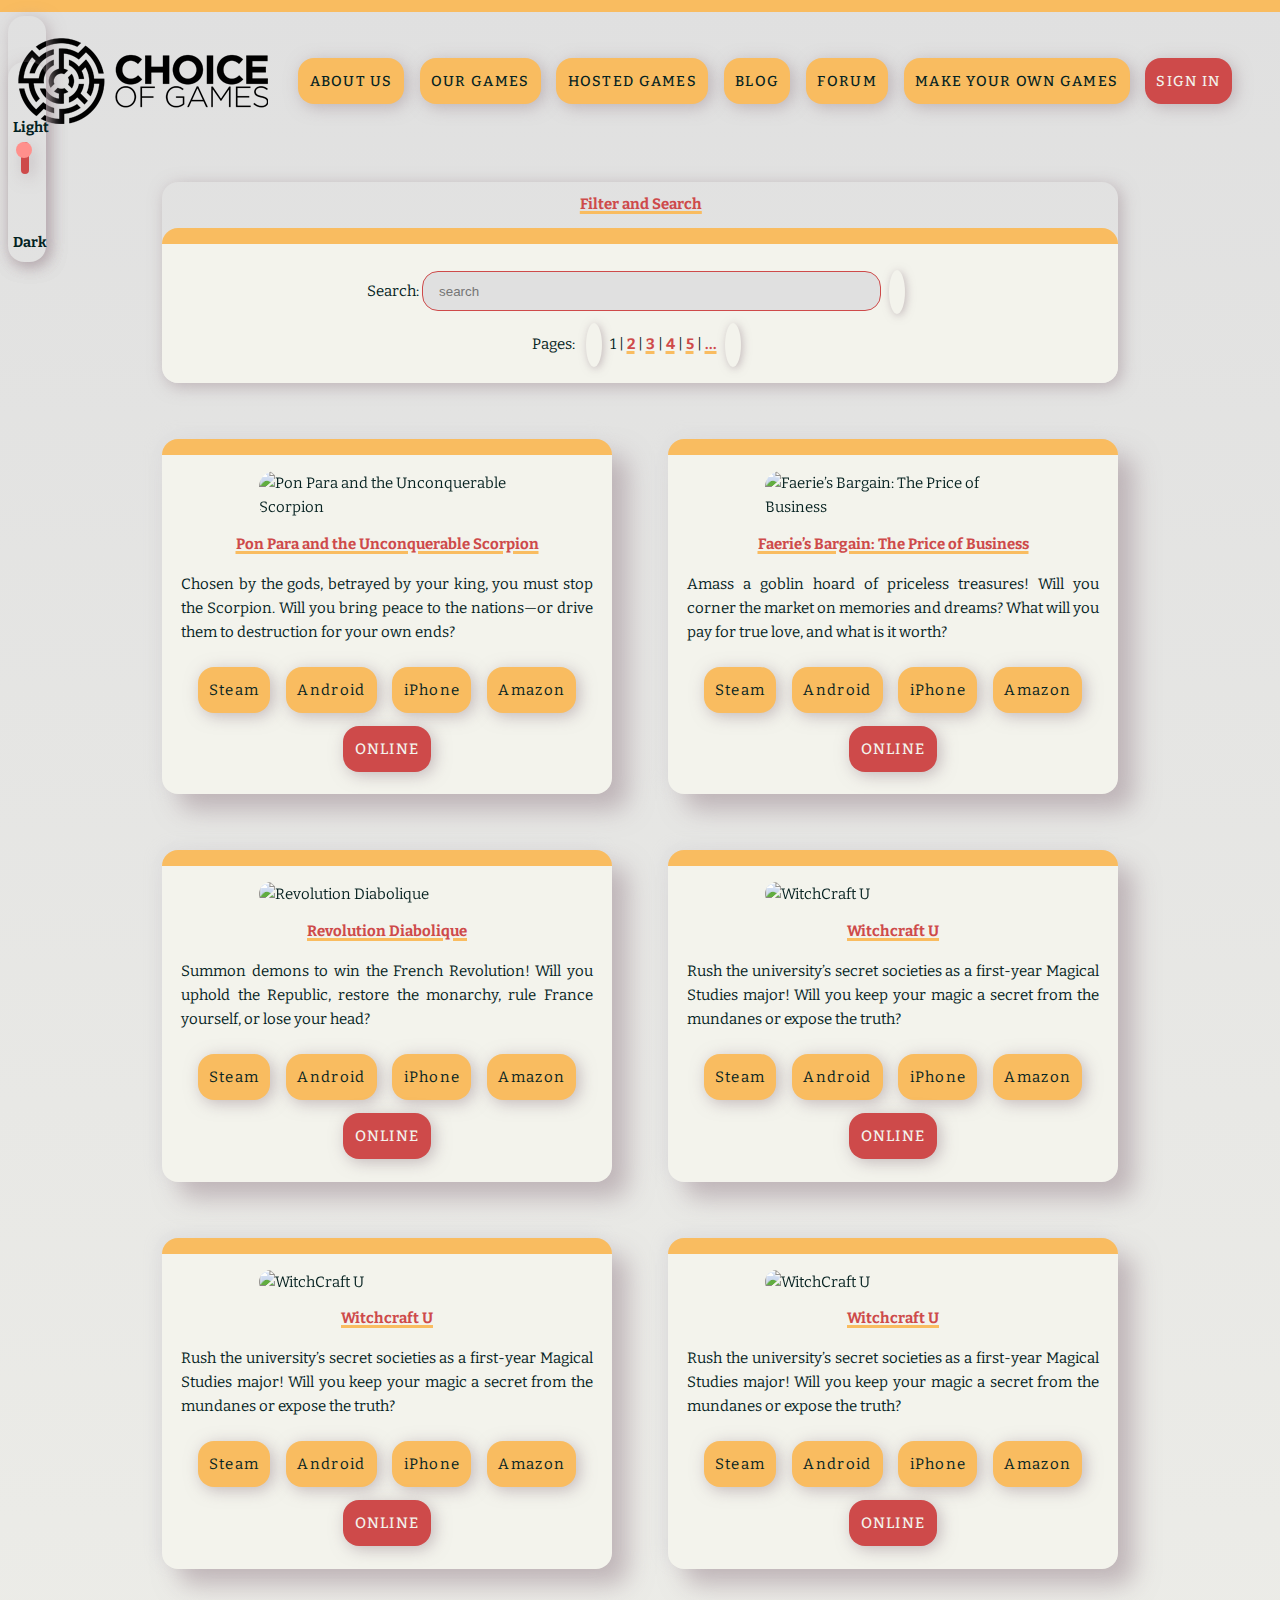
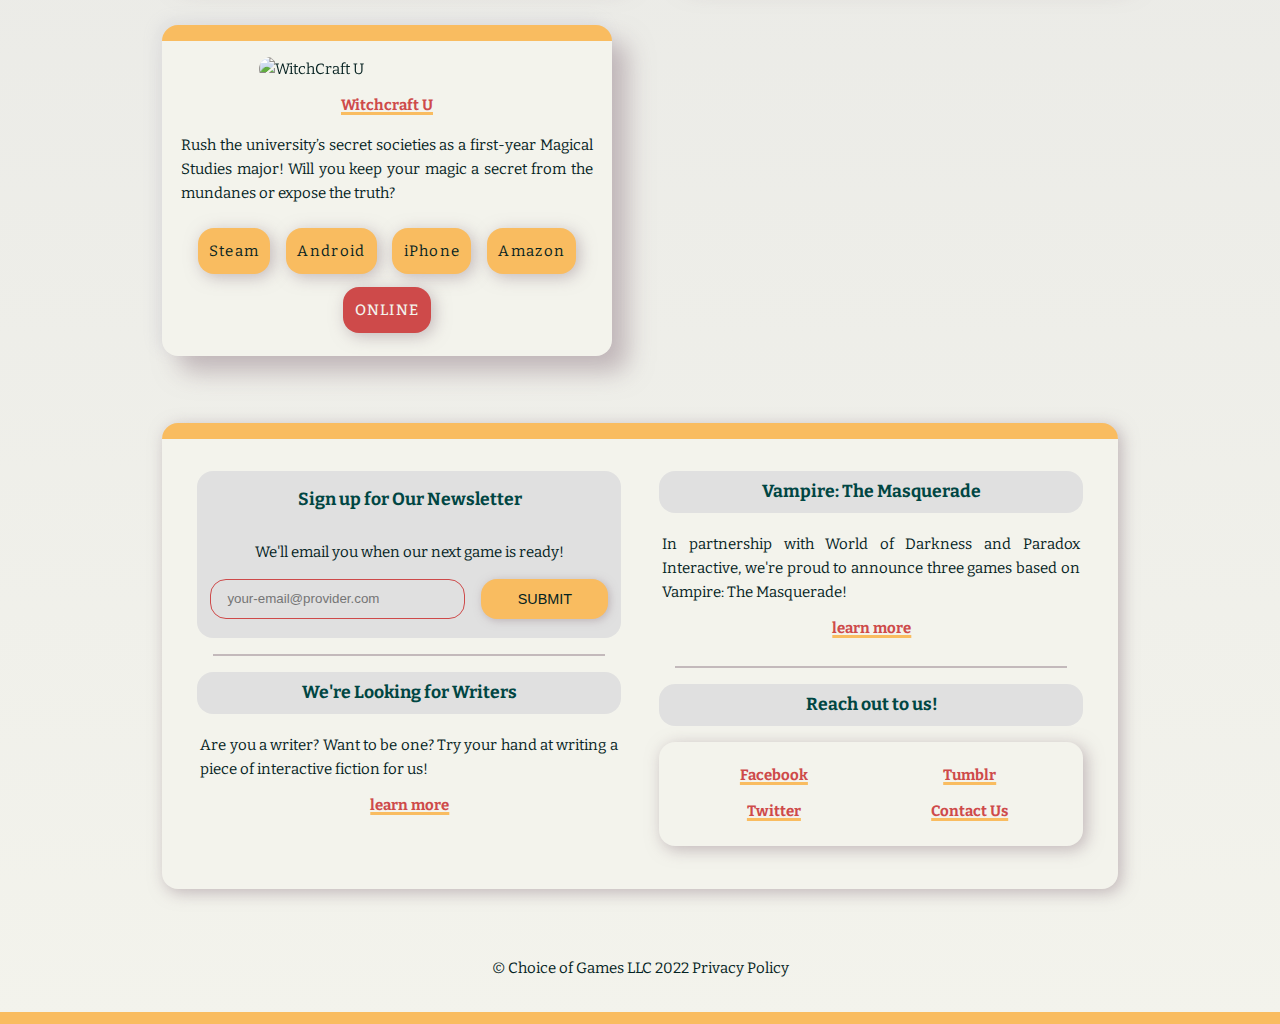
==== ourgames.html @ 1a88c562 "Initial Commit" ====
<!DOCTYPE html>
      <html lang="en">

      <head>
         <meta charset="UTF-8">
         <meta http-equiv="X-UA-Compatible" content="IE=edge">
         <meta name="viewport" content="width=device-width, initial-scale=1.0">
         <title>Our Games</title>
         <link rel="preconnect" href="https://fonts.googleapis.com">
         <link rel="preconnect" href="https://fonts.gstatic.com" crossorigin>
         <link href="https://fonts.googleapis.com/css2?family=Bitter:ital,wght@0,400;0,500;0,700;1,400;1,700&display=swap" rel="stylesheet">
         <link rel="stylesheet" href="https://unpkg.com/modern-css-reset/dist/reset.min.css" />
         <link rel="stylesheet" href="styles.css">
      </head>

      <body>
         <!-- fixed content-->
         <header>

            <img src="./images/logo.png" alt="Choice of Games Logo">

            <nav>
               <ul>
                  <li><a href="./aboutus.html">About Us</a></li>
                  <li><a href="./ourgames.html">Our Games</a></li>
                  <li><a href="./hostedgames.html">Hosted Games</a></li>
                  <li><a href="./blog.html">Blog</a></li>
                  <li><a href="https://forum.choiceofgames.com">Forum</a></li>
                  <li><a href="./makeyourgame.html">Make Your Own Games</a></li>
                  <li><a href="./profile.html">Sign In</a></li>
               </ul>
            </nav>

            <div class="top_left_absolute toggle">
               <a onclick="openClose(themeSwitchBox)">
                  <figure class="center">
                     <ion-icon name="close-circle-outline" size="large"></ion-icon>
                  </figure>
               </a>
               <div class="theme-toggle-wrapper" style="display: block">
                  <figure class="center">
                     <ion-icon name="sunny-outline"></ion-icon>
                     <figcaption>Light</figcaption>
                  </figure>

                  <label class="theme-toggle" for="checkbox">
                     <input type="checkbox" id="checkbox" />
                     <div class="slider round"></div>
                  </label>

                  <figure class="center">
                     <ion-icon name="moon-outline"></ion-icon>
                     <figcaption>Dark</figcaption>
                  </figure>
               </div>
            </div>

         </header>

         <!-- variable content -->

         <main class="separation">
            <div class="toggle span center">
               <a onclick=" openClose(filter)">
                  <figure class="center">
                     <ion-icon name="close-circle-outline" size="large"></ion-icon>Filter and Search
                  </figure>
               </a>
               <section class="search">
                  <div>
                     <p>Search:
                        <input type="search" name="" id="" class="brdr_radius" placeholder="search">
                        <a>
                           <ion-icon name="search" alt="search" class="icon_only_button"></ion-icon>
                        </a>
                     </p>
                     <p>
                        Pages:
                        <ion-icon name="arrow-back" alt="next page" class="icon_only_button"></ion-icon>
                        1 | <a>2</a> | <a>3</a> | <a>4</a> | <a>5</a> | <a href="">...</a>
                        <ion-icon name="arrow-forward" alt="next page" class="icon_only_button"></ion-icon>

                     </p>
                  </div>
               </section>
            </div>

            <section class="ourgames smallcard flow">
               <img src="https://www.choiceofgames.com/wp-content/uploads/2020/04/promo408.png" alt="Pon Para and the Unconquerable Scorpion">

               <h4><a href="">Pon Para and the Unconquerable Scorpion</a></h4>

               <p>
                  Chosen by the gods, betrayed by your king, you must stop the Scorpion. Will you bring peace to the nations—or drive them to destruction for your own ends?
               </p>

               <ul class="center">

                  <li><a href=""></a>Steam</li>
                  <li><a href=""></a>Android</li>
                  <li><a href=""></a>iPhone</li>
                  <li><a href=""></a>Amazon</li>
                  <li><a href="">Online</a></li>
               </ul>

            </section>

            <section class="ourgames smallcard flow">
               <img src="https://www.choiceofgames.com/wp-content/uploads/2020/11/promo408.png" alt="Faerie’s Bargain: The Price of Business">

               <h4><a href="">Faerie’s Bargain: The Price of Business</a></h4>
               <p>
                  Amass a goblin hoard of priceless treasures! Will you corner the market on memories and dreams? What will you pay for true love, and what is it worth?</p>

               <ul class="center">

                  <li><a href=""></a>Steam</li>
                  <li><a href=""></a>Android</li>
                  <li><a href=""></a>iPhone</li>
                  <li><a href=""></a>Amazon</li>
                  <li><a href="">Online</a></li>
               </ul>

            </section>

            <section class="ourgames smallcard flow">
               <img src="https://www.choiceofgames.com/wp-content/uploads/2022/02/promo408-3.png" alt="Revolution Diabolique">

               <h4><a href="">Revolution Diabolique</a></h4>
               <p>
                  Summon demons to win the French Revolution! Will you uphold the Republic, restore the monarchy, rule France yourself, or lose your head?</p>

               <ul class="center">

                  <li><a href=""></a>Steam</li>
                  <li><a href=""></a>Android</li>
                  <li><a href=""></a>iPhone</li>
                  <li><a href=""></a>Amazon</li>
                  <li><a href="">Online</a></li>
               </ul>
            </section>

            <section class="ourgames smallcard | flow ">
               <img src="https://www.choiceofgames.com/wp-content/uploads/2021/03/web408-1.png" alt="WitchCraft U">

               <h4><a href="">Witchcraft U</a></h4>
               <p>
                  Rush the university’s secret societies as a first-year Magical Studies major! Will you keep your magic a secret from the mundanes or expose the truth?</p>

               <ul class="center">

                  <li><a href=""></a>Steam</li>
                  <li><a href=""></a>Android</li>
                  <li><a href=""></a>iPhone</li>
                  <li><a href=""></a>Amazon</li>
                  <li><a href="">Online</a></li>
               </ul>

            </section>

            <section class="ourgames smallcard | flow ">
               <img src="https://www.choiceofgames.com/wp-content/uploads/2021/03/web408-1.png" alt="WitchCraft U">

               <h4><a href="">Witchcraft U</a></h4>
               <p>
                  Rush the university’s secret societies as a first-year Magical Studies major! Will you keep your magic a secret from the mundanes or expose the truth?</p>

               <ul class="center">

                  <li><a href=""></a>Steam</li>
                  <li><a href=""></a>Android</li>
                  <li><a href=""></a>iPhone</li>
                  <li><a href=""></a>Amazon</li>
                  <li><a href="">Online</a></li>
               </ul>

            </section>

            <section class="ourgames smallcard | flow ">
               <img src="https://www.choiceofgames.com/wp-content/uploads/2021/03/web408-1.png" alt="WitchCraft U">

               <h4><a href="">Witchcraft U</a></h4>
               <p>
                  Rush the university’s secret societies as a first-year Magical Studies major! Will you keep your magic a secret from the mundanes or expose the truth?</p>

               <ul class="center">

                  <li><a href=""></a>Steam</li>
                  <li><a href=""></a>Android</li>
                  <li><a href=""></a>iPhone</li>
                  <li><a href=""></a>Amazon</li>
                  <li><a href="">Online</a></li>
               </ul>

            </section>

            <section class="ourgames smallcard | flow ">
               <img src="https://www.choiceofgames.com/wp-content/uploads/2021/03/web408-1.png" alt="WitchCraft U">

               <h4><a href="">Witchcraft U</a></h4>
               <p>
                  Rush the university’s secret societies as a first-year Magical Studies major! Will you keep your magic a secret from the mundanes or expose the truth?</p>

               <ul class="center">

                  <li><a href=""></a>Steam</li>
                  <li><a href=""></a>Android</li>
                  <li><a href=""></a>iPhone</li>
                  <li><a href=""></a>Amazon</li>
                  <li><a href="">Online</a></li>
               </ul>

            </section>

            <!-- fixed content: info -->

            <section class="other_info span column">

               <div class="separation">
                  <div class="newsletter brdr_radius">
                     <h3>
                        <ion-icon name="mail-unread-outline"></ion-icon>
                        Sign up for Our Newsletter
                     </h3>
                     <p>We'll email you when our next game is ready!</p>
                     <input type="email" name="" id="" class="brdr_radius" placeholder="your-email@provider.com"><button>
                        <ion-icon name="paper-plane-outline"></ion-icon> Submit
                     </button>
                  </div>
                  <hr>

                  <h3>
                     <ion-icon name="document-text-outline"></ion-icon> We're Looking for Writers
                  </h3>
                  <p>Are you a writer? Want to be one? Try your hand at writing a piece of interactive fiction for us!</p>
                  <p class="center">
                     <ion-icon name="information-circle-outline"></ion-icon>
                     <a href="">learn more</a>
                  </p>

               </div>

               <div class="separation">
                  <h3>
                     <ion-icon name="book-outline"></ion-icon>
                     Vampire: The Masquerade
                  </h3>
                  <p>In partnership with World of Darkness and Paradox Interactive, we're proud to announce three games based on Vampire: The Masquerade!</p>
                  <p class="center">
                     <ion-icon name="information-circle-outline"></ion-icon>
                     <a href="">learn more</a>
                  </p>

                  <hr>

                  <h3>
                     <ion-icon name="share-social-outline"></ion-icon>
                     Reach out to us!
                  </h3>

                  <div class="column center">
                     <div>
                        <ion-icon name="logo-facebook"></ion-icon>
                        <a href="">Facebook</a>
                        <br>
                        <ion-icon name="logo-twitter"></ion-icon>
                        <a href="">Twitter</a>
                     </div>

                     <div>
                        <ion-icon name="logo-tumblr"></ion-icon>
                        <a href="">Tumblr</a>
                        <br>
                        <ion-icon name="at-outline"></ion-icon>
                        <a href="">Contact Us</a>
                     </div>
                  </div>

               </div>

            </section>
            <footer>© Choice of Games LLC 2022 Privacy Policy</footer>
         </main>
         <!-- icons -->
         <script type="module" src="https://unpkg.com/ionicons@5.5.2/dist/ionicons/ionicons.esm.js"></script>
         <script nomodule src="https://unpkg.com/ionicons@5.5.2/dist/ionicons/ionicons.js"></script>
         <!-- scripts-->
         <script src="./scripts/ourgames.js"></script>
         <script src="./scripts/dark-theme.js"></script>
      </body>

      </html>
---- styles.css ----
/* universal styles */

* {
	margin: 0;
	padding: 0;
	box-sizing: border-box;
}

:root {
	--primary-color: #f9bc60;
	--primary-lighter: #ffcb7d;
	--secondary-color: #004643;
	--accent: #ce4a4a;
	--accent-lighter: #ff908c;
	--light-grey: #e0e0e0;
	--grey-shadow: #ac9ea4ad;
	--white: #f3f3ec;
	--black: #032222;
	/* https://www.happyhues.co/palettes/10 */
}

[data-theme="dark"] {
	--light-grey: #181613;
	--grey-shadow: #0d0e0d;
	--white: #282f2f;
	--black: #f3f3ec;
	--primary-color: #004643;
	--primary-lighter: #007a72;
	--secondary-color: #f9bc60;
}

body {
	border-top: var(--primary-color) 0.8rem solid;
	border-bottom: var(--primary-color) 0.8rem solid;
	font: 15px/1.6 Bitter;
	color: var(--black);
	background: linear-gradient(var(--light-grey), var(--white));
}

.flow > * + * {
	margin-top: 0.8rem;
}

/* general element styling */

h1,
h2,
h3,
h4,
h5,
h6 {
	color: var(--secondary-color);
}

h2 {
	font-size: 1.4rem;
}

h3 {
	text-align: center;
	background-color: var(--light-grey);
	padding: 0.2rem 0;
	margin-bottom: 1rem;
	border-radius: 1rem;
}

p {
	padding: 0.2rem;
}

a {
	color: var(--accent);
	font-weight: bold;
	text-decoration: underline 0.2rem var(--primary-color);
	transition: 200ms ease;
}

a:hover {
	color: var(--accent-lighter);
}

hr {
	border: var(--grey-shadow) 0.1rem solid;
	margin: 1rem;
}

input {
	margin: 0.5rem 0;
	width: 100%;
	height: 2rem;
	border: var(--accent) 0.1rem solid;
	color: var(--secondary-color);
	padding: 0 1rem;
	background-color: var(--light-grey);
}

input[type="search"] {
	width: 50%;
}

select {
	border-radius: 1rem;
	border: var(--accent) 0.1rem solid;
	color: var(--black);
	padding: 0.5rem;
	background-color: var(--light-grey);
}

/* general classes styling */

main img,
.ourgames,
.hostedgames,
.other_info {
	border-radius: 1rem;
	box-shadow: 1rem 1rem 1.5rem var(--grey-shadow), -0.3rem -0.3rem 1rem var(--light-grey);
}

li,
.column,
.slider,
.theme-toggle-wrapper,
.toggle {
	border-radius: 1rem;
	box-shadow: 0.2rem 0.2rem 1rem var(--grey-shadow);
}

/* navbar, buttons, links */

:is(ul, ol) li {
	margin: 0.4rem;
	padding: 0.7rem;
	display: inline-block;
	letter-spacing: 0.08rem;
	background-color: var(--primary-color);
}

li a,
.btn,
button {
	font-weight: 500;
	text-transform: uppercase;
	text-decoration: none;
	color: var(--black);
	transition: 200ms ease;
}

li:hover,
li a:hover,
.btn:hover,
button:hover {
	color: var(--black);
	background-color: var(--primary-lighter);
	transform: translateY(-0.25em);
}

li:last-child {
	background-color: var(--accent);
}

li:last-child a {
	color: var(--white);
}

li:last-child:hover,
li:last-child a:hover {
	background-color: var(--accent-lighter);
}

button,
.btn {
	display: block;
	font-size: 0.9rem;
	border-radius: 1rem;
	background-color: var(--primary-color);
	box-shadow: 0.1rem 0.1rem 0.5rem var(--grey-shadow);
	width: 99%;
	margin: 0.7rem 0;
	padding: 0.5rem 0.3rem;
	text-align: center;
	border: none;
}

.icon_only_button {
	font-size: 1.5rem;
	width: 1.8rem;
	border-radius: 50%;
	padding: 0.5rem;
	margin: 0.5rem;
	box-shadow: 0.1rem 0.1rem 0.5rem var(--grey-shadow);
	text-align: center;
}

/* header + nav layout */

header {
	font-size: 0.9rem;
	display: flex;
	align-items: center;
	justify-content: center;
	padding: 1rem;
	flex-wrap: wrap;
}

[data-theme="dark"] header img {
	filter: invert(100%);
}

nav {
	margin: 1.5rem;
	text-align: center;
}

/*other info*/
.newsletter {
	background-color: var(--light-grey);
	display: block;
	text-align: center;
	padding: 0.5rem 0;
}

.other_info button,
input {
	display: inline-block;
	height: 2.5rem;
}

.other_info button {
	width: 30%;
}

.other_info input {
	width: 60%;
	background-color: none;
}

input + button {
	margin-left: 1rem;
}

/* main layout */

main {
	display: grid;
	grid-template-columns:
		minmax(1.2rem, 1fr)
		minmax(auto, 45ch)
		minmax(auto, 45ch)
		minmax(1.2rem, 1fr);
	gap: 3.5rem;
	padding: 1rem;
}

section {
	position: relative;
	padding: 1rem;
	border-radius: 1rem;
	background-color: var(--white);
	border-top: var(--primary-color) 1rem solid;
}

main .card1 {
	grid-column: 2;
}

main .card2 {
	grid-column: 3;
}

main .span {
	grid-column-start: 2;
	grid-column-end: 4;
}

main .smallcard {
	grid-column-start: 2;
	height: minmax(12rem, 1fr);
	display: flex;
	flex-direction: column;
	justify-content: space-evenly;
	align-items: center;
}

main .smallcard:nth-of-type(2n) {
	grid-column-start: 3;
	height: minmax(12rem, 1fr);
	display: flex;
	flex-direction: column;
	justify-content: space-evenly;
	align-items: center;
}

.smallcard img {
	max-width: 16rem;
	min-width: 14rem;
	box-shadow: none;
}

.smallcard :is(li, p) {
	text-align: justify;
}

.list {
	gap: 1.5rem;
}

.column {
	display: flex;
	align-items: flex-start;
	justify-content: center;
	padding: 1rem;
	margin: 0.7rem 0;
	text-align: justify;
}

.column > div:first-child,
.column > div:last-child {
	width: 100%;
	margin: 0 0.2rem;
}

section img {
	width: 100%;
	max-width: 100ch;
	object-fit: cover;
	filter: sepia(10%);
}

footer {
	grid-column-start: 2;
	grid-column-end: 4;
	text-align: center;
}

/* bookmark */

.bookmark {
	position: absolute;
	float: right;
	height: 1.95rem;
	width: 10rem;
	top: 1rem;
	right: 0;
	text-align: right;
	font-weight: bold;
	padding: 0.2rem 1rem 0.2rem 0;
}

.ourgames .bookmark {
	background-color: var(--accent);
	color: var(--white);
}

.hostedgames .bookmark {
	background-color: var(--secondary-color);
	color: var(--white);
}

/* icons */

ion-icon {
	font-size: 1.8rem;
	vertical-align: middle;
	padding-right: 0.1rem;
	color: var(--accent);
}

.other_info ion-icon {
	font-size: 1.4rem;
}

/* utility */

.brdr_radius {
	border-radius: 1rem;
}

.shadow {
	box-shadow: 0 0.2rem 0.2rem rgba(32, 32, 32, 0.644);
}

.separation {
	padding: 1rem;
	margin: 1rem;
}

.no_top {
	margin-top: 0;
	padding-top: 0;
}
.center {
	text-align: center;
}

.padding_left {
	padding-left: 0.3rem;
}

.padding_right {
	padding-right: 0.3rem;
}

/* theme toggle */

.theme-toggle-wrapper figcaption {
	padding: 0.2rem 0;
}

.top_left_absolute {
	position: absolute;
	float: left;
	top: 1rem;
	left: 0.5rem;
	text-align: right;
	font-weight: bold;
	width: 2.4rem;
}

.theme-toggle-wrapper {
	display: block;
	padding: 0.3rem;
}

.theme-toggle {
	right: 0.8rem;
	display: inline-block;
	height: 2rem;
	position: relative;
	width: 0.5rem;
}
.theme-toggle input {
	display: none;
}

.slider {
	background-color: var(--accent);
	position: absolute;
	bottom: 0;
	cursor: pointer;
	left: 0;
	right: 0;
	top: 0;
	transition: 0.3s;
}

.slider:before {
	background-color: var(--accent-lighter);
	content: "";
	right: -0.2rem;
	height: 1rem;
	position: absolute;
	transition: 0.3s;
	width: 1rem;
}

input:checked + .slider {
	background-color: var(--accent);
}

input:checked + .slider:before {
	transform: translateY(1.05rem);
}

.slider:before {
	border-radius: 50%;
}

/* responsive tweaks */

@media (max-width: 768px) {
	header {
		font-size: 0.8rem;
	}
	main {
		grid-template-columns:
			minmax(0.2rem, 1fr)
			minmax(auto, 50ch)
			minmax(auto, 50ch)
			minmax(0.2rem, 1fr);
		gap: 1.5rem;
	}

	.smallcard {
		flex-wrap: wrap;
	}

	.smallcard img {
		aspect-ratio: auto;
	}

	main :is(.card1, .card2, .span, .smallcard, .smallcard:nth-of-type(2n)) {
		grid-column-start: 2;
		grid-column-end: 4;
	}

	.column > div:first-child,
	.column > div:last-child {
		width: 100%;
		padding: 0;
		margin-bottom: 0;
	}

	.column {
		flex-direction: column;
	}

	.column > div:first-child .btn:last-child {
		margin-bottom: 0;
	}
}
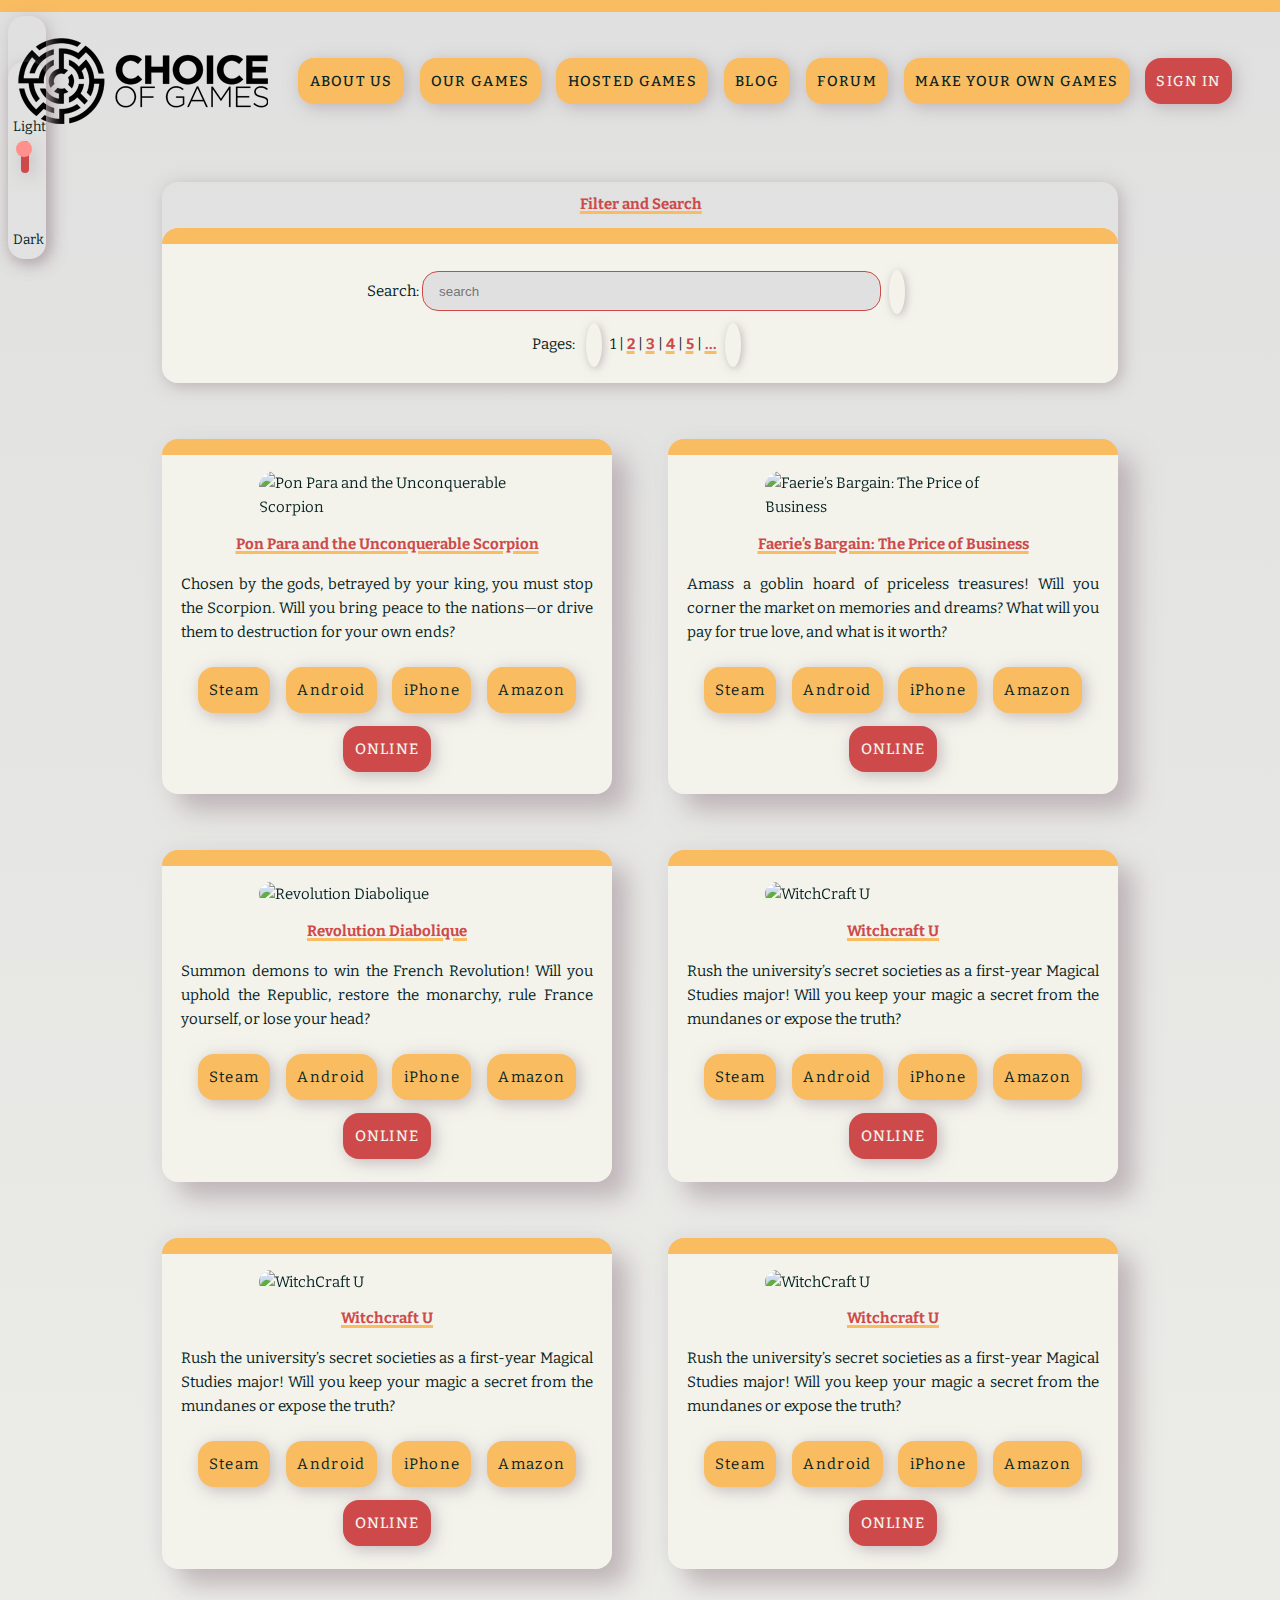
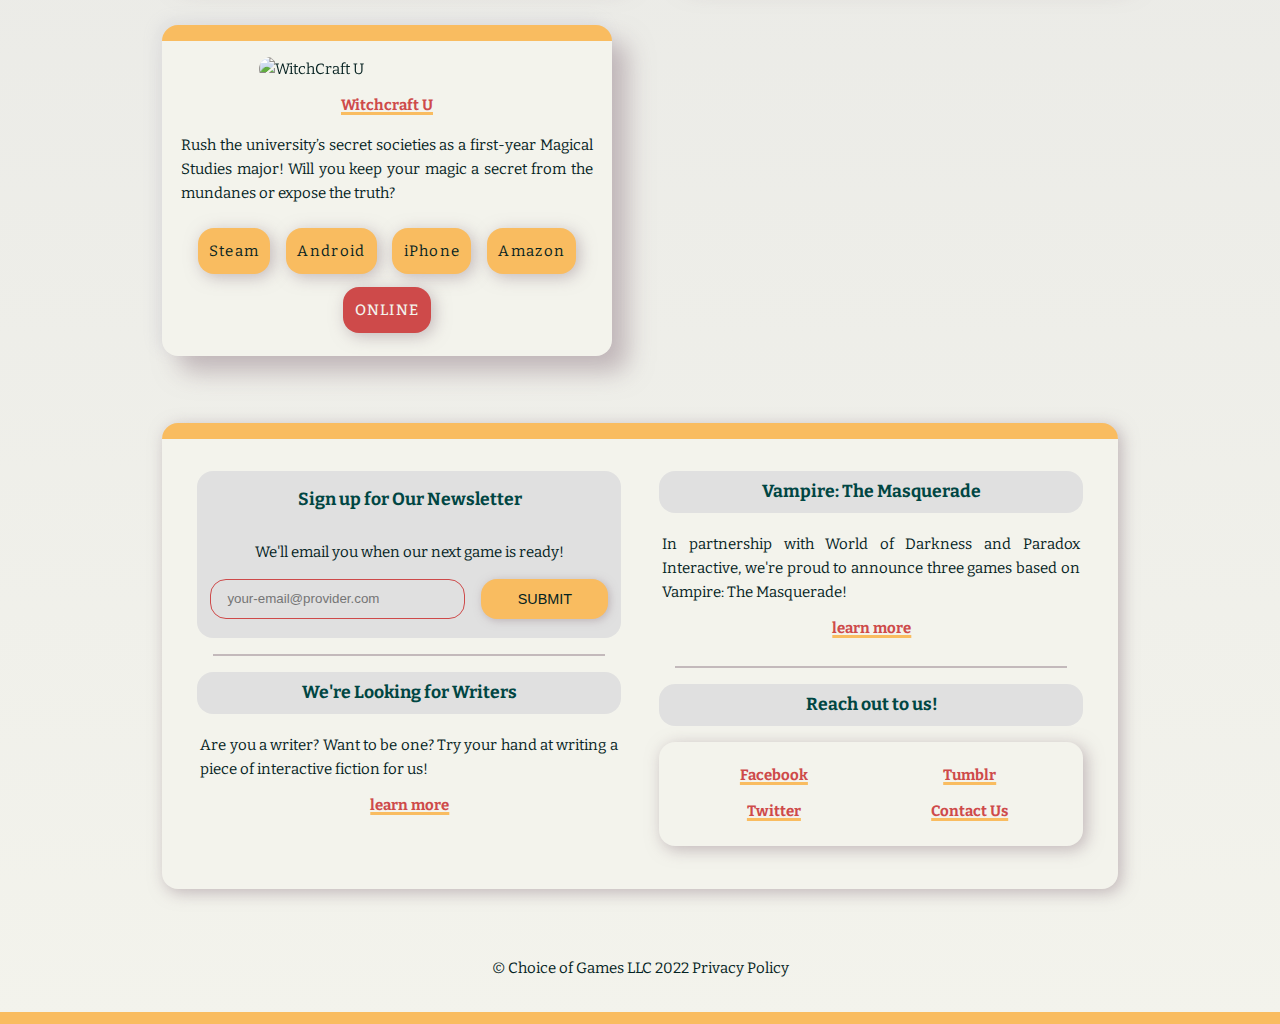
==== commit fd0193cd: "Added better functionality to the Theme Toggle" ====
--- a/ourgames.html
+++ b/ourgames.html
@@ -32,7 +32,7 @@
             </nav>
 
             <div class="top_left_absolute toggle">
-               <a onclick="openClose(themeSwitchBox)">
+               <a onclick="openClose(themeToggleBox)">
                   <figure class="center">
                      <ion-icon name="close-circle-outline" size="large"></ion-icon>
                   </figure>
--- a/styles.css
+++ b/styles.css
@@ -404,6 +404,8 @@
 
 .theme-toggle-wrapper figcaption {
 	padding: 0.2rem 0;
+	font-weight: normal;
+	font-size: 0.85rem;
 }
 
 .top_left_absolute {
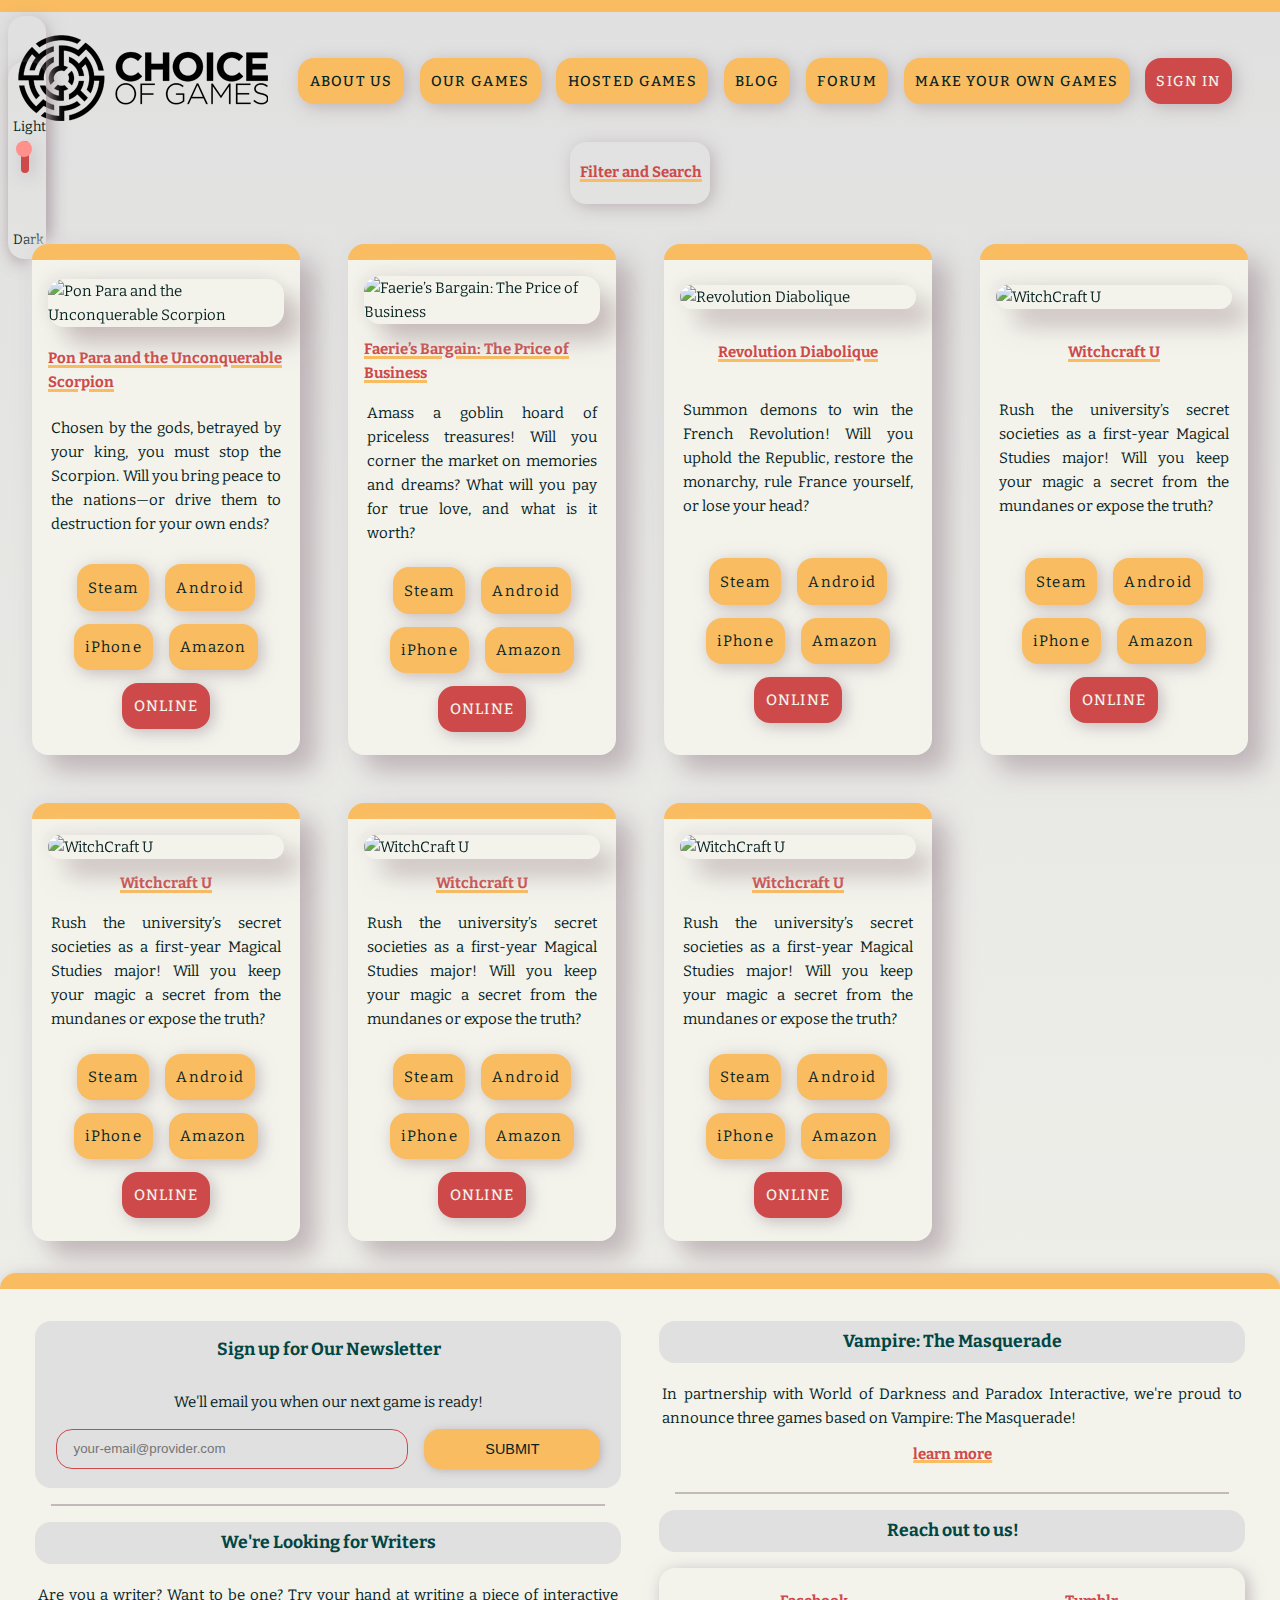
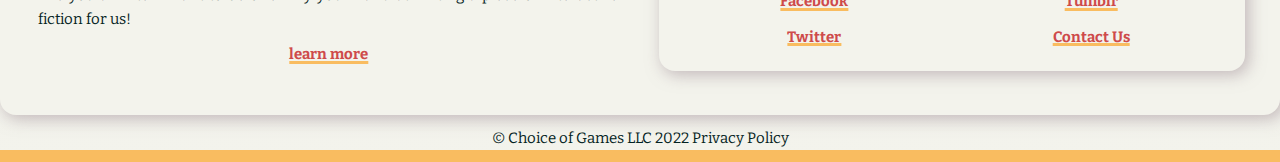
==== commit 80bf567b: "Fixed grid, our games page, added eventListeners, and other small fixes along the way" ====
--- a/ourgames.html
+++ b/ourgames.html
@@ -1,292 +1,295 @@
-      <!DOCTYPE html>
-      <html lang="en">
-
-      <head>
-         <meta charset="UTF-8">
-         <meta http-equiv="X-UA-Compatible" content="IE=edge">
-         <meta name="viewport" content="width=device-width, initial-scale=1.0">
-         <title>Our Games</title>
-         <link rel="preconnect" href="https://fonts.googleapis.com">
-         <link rel="preconnect" href="https://fonts.gstatic.com" crossorigin>
-         <link href="https://fonts.googleapis.com/css2?family=Bitter:ital,wght@0,400;0,500;0,700;1,400;1,700&display=swap" rel="stylesheet">
-         <link rel="stylesheet" href="https://unpkg.com/modern-css-reset/dist/reset.min.css" />
-         <link rel="stylesheet" href="styles.css">
-      </head>
-
-      <body>
-         <!-- fixed content-->
-         <header>
-
-            <img src="./images/logo.png" alt="Choice of Games Logo">
-
-            <nav>
-               <ul>
-                  <li><a href="./aboutus.html">About Us</a></li>
-                  <li><a href="./ourgames.html">Our Games</a></li>
-                  <li><a href="./hostedgames.html">Hosted Games</a></li>
-                  <li><a href="./blog.html">Blog</a></li>
-                  <li><a href="https://forum.choiceofgames.com">Forum</a></li>
-                  <li><a href="./makeyourgame.html">Make Your Own Games</a></li>
-                  <li><a href="./profile.html">Sign In</a></li>
-               </ul>
-            </nav>
-
-            <div class="top_left_absolute toggle">
-               <a onclick="openClose(themeToggleBox)">
-                  <figure class="center">
-                     <ion-icon name="close-circle-outline" size="large"></ion-icon>
-                  </figure>
-               </a>
-               <div class="theme-toggle-wrapper" style="display: block">
-                  <figure class="center">
-                     <ion-icon name="sunny-outline"></ion-icon>
-                     <figcaption>Light</figcaption>
-                  </figure>
-
-                  <label class="theme-toggle" for="checkbox">
-                     <input type="checkbox" id="checkbox" />
-                     <div class="slider round"></div>
-                  </label>
-
-                  <figure class="center">
-                     <ion-icon name="moon-outline"></ion-icon>
-                     <figcaption>Dark</figcaption>
-                  </figure>
+<!DOCTYPE html>
+<html lang="en">
+
+<head>
+   <meta charset="UTF-8">
+   <meta http-equiv="X-UA-Compatible" content="IE=edge">
+   <meta name="viewport" content="width=device-width, initial-scale=1.0">
+   <title>Our Games</title>
+   <link rel="preconnect" href="https://fonts.googleapis.com">
+   <link rel="preconnect" href="https://fonts.gstatic.com" crossorigin>
+   <link href="https://fonts.googleapis.com/css2?family=Bitter:ital,wght@0,400;0,500;0,700;1,400;1,700&display=swap" rel="stylesheet">
+   <link rel="stylesheet" href="https://unpkg.com/modern-css-reset/dist/reset.min.css" />
+   <link rel="stylesheet" href="styles.css">
+</head>
+
+<body id="ourgames">
+   <!-- fixed content-->
+   <header>
+
+      <a href="./index.html"><img src="./images/logo.png" alt="Choice of Games Logo"></a>
+
+      <nav>
+         <ul>
+            <li><a href="./aboutus.html">About Us</a></li>
+            <li><a href="./ourgames.html">Our Games</a></li>
+            <li><a href="./hostedgames.html">Hosted Games</a></li>
+            <li><a href="./blog.html">Blog</a></li>
+            <li><a href="https://forum.choiceofgames.com">Forum</a></li>
+            <li><a href="./makeyourgame.html">Make Your Own Games</a></li>
+            <li><a href="./profile.html">Sign In</a></li>
+         </ul>
+      </nav>
+
+      <div class="top_left_absolute toggle">
+         <a id="hide-theme-toggle">
+            <figure class="center">
+               <ion-icon name="close-circle-outline" size="large"></ion-icon>
+            </figure>
+         </a>
+         <div class="theme-toggle-wrapper" style="display: block">
+            <figure class="center">
+               <ion-icon name="sunny-outline"></ion-icon>
+               <figcaption>Light</figcaption>
+            </figure>
+
+            <label class="theme-toggle" for="checkbox">
+               <input type="checkbox" id="checkbox" />
+               <div class="slider round"></div>
+            </label>
+
+            <figure class="center">
+               <ion-icon name="moon-outline"></ion-icon>
+               <figcaption>Dark</figcaption>
+            </figure>
+         </div>
+      </div>
+
+   </header>
+
+   <!-- variable content -->
+
+   <main>
+
+      <div class="search center">
+         <a id="hide-toggle" class="toggle half-separation">
+            <figure>
+               <ion-icon name="close-circle-outline" size="large"></ion-icon> Filter and Search
+            </figure>
+         </a>
+
+         <section class="search" id="hide-search-element">
+            <div>
+               <p>Search:
+                  <input type="search" name="" id="" class="brdr_radius" placeholder="search">
+                  <a>
+                     <ion-icon name="search" alt="search" class="icon_only_button"></ion-icon>
+                  </a>
+               </p>
+               <p>
+                  Pages:
+                  <ion-icon name="arrow-back" alt="next page" class="icon_only_button"></ion-icon>
+                  1 | <a>2</a> | <a>3</a> | <a>4</a> | <a>5</a> | <a href="">...</a>
+                  <ion-icon name="arrow-forward" alt="next page" class="icon_only_button"></ion-icon>
+
+               </p>
+            </div>
+         </section>
+      </div>
+
+      <div class="games-grid-wrapper">
+         <section class="ourgames smallcard flow">
+            <img src="https://www.choiceofgames.com/wp-content/uploads/2020/04/promo408.png" alt="Pon Para and the Unconquerable Scorpion">
+
+            <h4><a href="">Pon Para and the Unconquerable Scorpion</a></h4>
+
+            <p>
+               Chosen by the gods, betrayed by your king, you must stop the Scorpion. Will you bring peace to the nations—or drive them to destruction for your own ends?
+            </p>
+
+            <ul class="center">
+
+               <li><a href=""></a>Steam</li>
+               <li><a href=""></a>Android</li>
+               <li><a href=""></a>iPhone</li>
+               <li><a href=""></a>Amazon</li>
+               <li><a href="">Online</a></li>
+            </ul>
+
+         </section>
+
+         <section class="ourgames smallcard flow">
+            <img src="https://www.choiceofgames.com/wp-content/uploads/2020/11/promo408.png" alt="Faerie’s Bargain: The Price of Business">
+
+            <h4><a href="">Faerie’s Bargain: The Price of Business</a></h4>
+            <p>
+               Amass a goblin hoard of priceless treasures! Will you corner the market on memories and dreams? What will you pay for true love, and what is it worth?</p>
+
+            <ul class="center">
+
+               <li><a href=""></a>Steam</li>
+               <li><a href=""></a>Android</li>
+               <li><a href=""></a>iPhone</li>
+               <li><a href=""></a>Amazon</li>
+               <li><a href="">Online</a></li>
+            </ul>
+
+         </section>
+
+         <section class="ourgames smallcard flow">
+            <img src="https://www.choiceofgames.com/wp-content/uploads/2022/02/promo408-3.png" alt="Revolution Diabolique">
+
+            <h4><a href="">Revolution Diabolique</a></h4>
+            <p>
+               Summon demons to win the French Revolution! Will you uphold the Republic, restore the monarchy, rule France yourself, or lose your head?</p>
+
+            <ul class="center">
+
+               <li><a href=""></a>Steam</li>
+               <li><a href=""></a>Android</li>
+               <li><a href=""></a>iPhone</li>
+               <li><a href=""></a>Amazon</li>
+               <li><a href="">Online</a></li>
+            </ul>
+         </section>
+
+         <section class="ourgames smallcard | flow ">
+            <img src="https://www.choiceofgames.com/wp-content/uploads/2021/03/web408-1.png" alt="WitchCraft U">
+
+            <h4><a href="">Witchcraft U</a></h4>
+            <p>
+               Rush the university’s secret societies as a first-year Magical Studies major! Will you keep your magic a secret from the mundanes or expose the truth?</p>
+
+            <ul class="center">
+
+               <li><a href=""></a>Steam</li>
+               <li><a href=""></a>Android</li>
+               <li><a href=""></a>iPhone</li>
+               <li><a href=""></a>Amazon</li>
+               <li><a href="">Online</a></li>
+            </ul>
+
+         </section>
+
+         <section class="ourgames smallcard | flow ">
+            <img src="https://www.choiceofgames.com/wp-content/uploads/2021/03/web408-1.png" alt="WitchCraft U">
+
+            <h4><a href="">Witchcraft U</a></h4>
+            <p>
+               Rush the university’s secret societies as a first-year Magical Studies major! Will you keep your magic a secret from the mundanes or expose the truth?</p>
+
+            <ul class="center">
+
+               <li><a href=""></a>Steam</li>
+               <li><a href=""></a>Android</li>
+               <li><a href=""></a>iPhone</li>
+               <li><a href=""></a>Amazon</li>
+               <li><a href="">Online</a></li>
+            </ul>
+
+         </section>
+
+         <section class="ourgames smallcard | flow ">
+            <img src="https://www.choiceofgames.com/wp-content/uploads/2021/03/web408-1.png" alt="WitchCraft U">
+
+            <h4><a href="">Witchcraft U</a></h4>
+            <p>
+               Rush the university’s secret societies as a first-year Magical Studies major! Will you keep your magic a secret from the mundanes or expose the truth?</p>
+
+            <ul class="center">
+
+               <li><a href=""></a>Steam</li>
+               <li><a href=""></a>Android</li>
+               <li><a href=""></a>iPhone</li>
+               <li><a href=""></a>Amazon</li>
+               <li><a href="">Online</a></li>
+            </ul>
+
+         </section>
+
+         <section class="ourgames smallcard | flow ">
+            <img src="https://www.choiceofgames.com/wp-content/uploads/2021/03/web408-1.png" alt="WitchCraft U">
+
+            <h4><a href="">Witchcraft U</a></h4>
+            <p>
+               Rush the university’s secret societies as a first-year Magical Studies major! Will you keep your magic a secret from the mundanes or expose the truth?</p>
+
+            <ul class="center">
+
+               <li><a href=""></a>Steam</li>
+               <li><a href=""></a>Android</li>
+               <li><a href=""></a>iPhone</li>
+               <li><a href=""></a>Amazon</li>
+               <li><a href="">Online</a></li>
+            </ul>
+
+         </section>
+      </div>
+      <!-- fixed content: info -->
+
+      <section class="other_info span column">
+
+         <div class="separation">
+            <div class="newsletter brdr_radius">
+               <h3>
+                  <ion-icon name="mail-unread-outline"></ion-icon>
+                  Sign up for Our Newsletter
+               </h3>
+               <p>We'll email you when our next game is ready!</p>
+               <input type="email" name="" id="" class="brdr_radius" placeholder="your-email@provider.com"><button>
+                  <ion-icon name="paper-plane-outline"></ion-icon> Submit
+               </button>
+            </div>
+            <hr>
+
+            <h3>
+               <ion-icon name="document-text-outline"></ion-icon> We're Looking for Writers
+            </h3>
+            <p>Are you a writer? Want to be one? Try your hand at writing a piece of interactive fiction for us!</p>
+            <p class="center">
+               <ion-icon name="information-circle-outline"></ion-icon>
+               <a href="">learn more</a>
+            </p>
+
+         </div>
+
+         <div class="separation">
+            <h3>
+               <ion-icon name="book-outline"></ion-icon>
+               Vampire: The Masquerade
+            </h3>
+            <p>In partnership with World of Darkness and Paradox Interactive, we're proud to announce three games based on Vampire: The Masquerade!</p>
+            <p class="center">
+               <ion-icon name="information-circle-outline"></ion-icon>
+               <a href="">learn more</a>
+            </p>
+
+            <hr>
+
+            <h3>
+               <ion-icon name="share-social-outline"></ion-icon>
+               Reach out to us!
+            </h3>
+
+            <div class="column center">
+               <div>
+                  <ion-icon name="logo-facebook"></ion-icon>
+                  <a href="">Facebook</a>
+                  <br>
+                  <ion-icon name="logo-twitter"></ion-icon>
+                  <a href="">Twitter</a>
+               </div>
+
+               <div>
+                  <ion-icon name="logo-tumblr"></ion-icon>
+                  <a href="">Tumblr</a>
+                  <br>
+                  <ion-icon name="at-outline"></ion-icon>
+                  <a href="">Contact Us</a>
                </div>
             </div>
 
-         </header>
-
-         <!-- variable content -->
-
-         <main class="separation">
-            <div class="toggle span center">
-               <a onclick=" openClose(filter)">
-                  <figure class="center">
-                     <ion-icon name="close-circle-outline" size="large"></ion-icon>Filter and Search
-                  </figure>
-               </a>
-               <section class="search">
-                  <div>
-                     <p>Search:
-                        <input type="search" name="" id="" class="brdr_radius" placeholder="search">
-                        <a>
-                           <ion-icon name="search" alt="search" class="icon_only_button"></ion-icon>
-                        </a>
-                     </p>
-                     <p>
-                        Pages:
-                        <ion-icon name="arrow-back" alt="next page" class="icon_only_button"></ion-icon>
-                        1 | <a>2</a> | <a>3</a> | <a>4</a> | <a>5</a> | <a href="">...</a>
-                        <ion-icon name="arrow-forward" alt="next page" class="icon_only_button"></ion-icon>
-
-                     </p>
-                  </div>
-               </section>
-            </div>
-
-            <section class="ourgames smallcard flow">
-               <img src="https://www.choiceofgames.com/wp-content/uploads/2020/04/promo408.png" alt="Pon Para and the Unconquerable Scorpion">
-
-               <h4><a href="">Pon Para and the Unconquerable Scorpion</a></h4>
-
-               <p>
-                  Chosen by the gods, betrayed by your king, you must stop the Scorpion. Will you bring peace to the nations—or drive them to destruction for your own ends?
-               </p>
-
-               <ul class="center">
-
-                  <li><a href=""></a>Steam</li>
-                  <li><a href=""></a>Android</li>
-                  <li><a href=""></a>iPhone</li>
-                  <li><a href=""></a>Amazon</li>
-                  <li><a href="">Online</a></li>
-               </ul>
-
-            </section>
-
-            <section class="ourgames smallcard flow">
-               <img src="https://www.choiceofgames.com/wp-content/uploads/2020/11/promo408.png" alt="Faerie’s Bargain: The Price of Business">
-
-               <h4><a href="">Faerie’s Bargain: The Price of Business</a></h4>
-               <p>
-                  Amass a goblin hoard of priceless treasures! Will you corner the market on memories and dreams? What will you pay for true love, and what is it worth?</p>
-
-               <ul class="center">
-
-                  <li><a href=""></a>Steam</li>
-                  <li><a href=""></a>Android</li>
-                  <li><a href=""></a>iPhone</li>
-                  <li><a href=""></a>Amazon</li>
-                  <li><a href="">Online</a></li>
-               </ul>
-
-            </section>
-
-            <section class="ourgames smallcard flow">
-               <img src="https://www.choiceofgames.com/wp-content/uploads/2022/02/promo408-3.png" alt="Revolution Diabolique">
-
-               <h4><a href="">Revolution Diabolique</a></h4>
-               <p>
-                  Summon demons to win the French Revolution! Will you uphold the Republic, restore the monarchy, rule France yourself, or lose your head?</p>
-
-               <ul class="center">
-
-                  <li><a href=""></a>Steam</li>
-                  <li><a href=""></a>Android</li>
-                  <li><a href=""></a>iPhone</li>
-                  <li><a href=""></a>Amazon</li>
-                  <li><a href="">Online</a></li>
-               </ul>
-            </section>
-
-            <section class="ourgames smallcard | flow ">
-               <img src="https://www.choiceofgames.com/wp-content/uploads/2021/03/web408-1.png" alt="WitchCraft U">
-
-               <h4><a href="">Witchcraft U</a></h4>
-               <p>
-                  Rush the university’s secret societies as a first-year Magical Studies major! Will you keep your magic a secret from the mundanes or expose the truth?</p>
-
-               <ul class="center">
-
-                  <li><a href=""></a>Steam</li>
-                  <li><a href=""></a>Android</li>
-                  <li><a href=""></a>iPhone</li>
-                  <li><a href=""></a>Amazon</li>
-                  <li><a href="">Online</a></li>
-               </ul>
-
-            </section>
-
-            <section class="ourgames smallcard | flow ">
-               <img src="https://www.choiceofgames.com/wp-content/uploads/2021/03/web408-1.png" alt="WitchCraft U">
-
-               <h4><a href="">Witchcraft U</a></h4>
-               <p>
-                  Rush the university’s secret societies as a first-year Magical Studies major! Will you keep your magic a secret from the mundanes or expose the truth?</p>
-
-               <ul class="center">
-
-                  <li><a href=""></a>Steam</li>
-                  <li><a href=""></a>Android</li>
-                  <li><a href=""></a>iPhone</li>
-                  <li><a href=""></a>Amazon</li>
-                  <li><a href="">Online</a></li>
-               </ul>
-
-            </section>
-
-            <section class="ourgames smallcard | flow ">
-               <img src="https://www.choiceofgames.com/wp-content/uploads/2021/03/web408-1.png" alt="WitchCraft U">
-
-               <h4><a href="">Witchcraft U</a></h4>
-               <p>
-                  Rush the university’s secret societies as a first-year Magical Studies major! Will you keep your magic a secret from the mundanes or expose the truth?</p>
-
-               <ul class="center">
-
-                  <li><a href=""></a>Steam</li>
-                  <li><a href=""></a>Android</li>
-                  <li><a href=""></a>iPhone</li>
-                  <li><a href=""></a>Amazon</li>
-                  <li><a href="">Online</a></li>
-               </ul>
-
-            </section>
-
-            <section class="ourgames smallcard | flow ">
-               <img src="https://www.choiceofgames.com/wp-content/uploads/2021/03/web408-1.png" alt="WitchCraft U">
-
-               <h4><a href="">Witchcraft U</a></h4>
-               <p>
-                  Rush the university’s secret societies as a first-year Magical Studies major! Will you keep your magic a secret from the mundanes or expose the truth?</p>
-
-               <ul class="center">
-
-                  <li><a href=""></a>Steam</li>
-                  <li><a href=""></a>Android</li>
-                  <li><a href=""></a>iPhone</li>
-                  <li><a href=""></a>Amazon</li>
-                  <li><a href="">Online</a></li>
-               </ul>
-
-            </section>
-
-            <!-- fixed content: info -->
-
-            <section class="other_info span column">
-
-               <div class="separation">
-                  <div class="newsletter brdr_radius">
-                     <h3>
-                        <ion-icon name="mail-unread-outline"></ion-icon>
-                        Sign up for Our Newsletter
-                     </h3>
-                     <p>We'll email you when our next game is ready!</p>
-                     <input type="email" name="" id="" class="brdr_radius" placeholder="your-email@provider.com"><button>
-                        <ion-icon name="paper-plane-outline"></ion-icon> Submit
-                     </button>
-                  </div>
-                  <hr>
-
-                  <h3>
-                     <ion-icon name="document-text-outline"></ion-icon> We're Looking for Writers
-                  </h3>
-                  <p>Are you a writer? Want to be one? Try your hand at writing a piece of interactive fiction for us!</p>
-                  <p class="center">
-                     <ion-icon name="information-circle-outline"></ion-icon>
-                     <a href="">learn more</a>
-                  </p>
-
-               </div>
-
-               <div class="separation">
-                  <h3>
-                     <ion-icon name="book-outline"></ion-icon>
-                     Vampire: The Masquerade
-                  </h3>
-                  <p>In partnership with World of Darkness and Paradox Interactive, we're proud to announce three games based on Vampire: The Masquerade!</p>
-                  <p class="center">
-                     <ion-icon name="information-circle-outline"></ion-icon>
-                     <a href="">learn more</a>
-                  </p>
-
-                  <hr>
-
-                  <h3>
-                     <ion-icon name="share-social-outline"></ion-icon>
-                     Reach out to us!
-                  </h3>
-
-                  <div class="column center">
-                     <div>
-                        <ion-icon name="logo-facebook"></ion-icon>
-                        <a href="">Facebook</a>
-                        <br>
-                        <ion-icon name="logo-twitter"></ion-icon>
-                        <a href="">Twitter</a>
-                     </div>
-
-                     <div>
-                        <ion-icon name="logo-tumblr"></ion-icon>
-                        <a href="">Tumblr</a>
-                        <br>
-                        <ion-icon name="at-outline"></ion-icon>
-                        <a href="">Contact Us</a>
-                     </div>
-                  </div>
-
-               </div>
-
-            </section>
-            <footer>© Choice of Games LLC 2022 Privacy Policy</footer>
-         </main>
-         <!-- icons -->
-         <script type="module" src="https://unpkg.com/ionicons@5.5.2/dist/ionicons/ionicons.esm.js"></script>
-         <script nomodule src="https://unpkg.com/ionicons@5.5.2/dist/ionicons/ionicons.js"></script>
-         <!-- scripts-->
-         <script src="./scripts/ourgames.js"></script>
-         <script src="./scripts/dark-theme.js"></script>
-      </body>
-
-      </html>+         </div>
+
+      </section>
+      <footer>© Choice of Games LLC 2022 Privacy Policy</footer>
+   </main>
+   <!-- icons -->
+   <script type="module" src="https://unpkg.com/ionicons@5.5.2/dist/ionicons/ionicons.esm.js"></script>
+   <script nomodule src="https://unpkg.com/ionicons@5.5.2/dist/ionicons/ionicons.js"></script>
+   <!-- scripts-->
+   <script src="./scripts/ourgames.js"></script>
+   <script src="./scripts/dark-theme.js"></script>
+</body>
+
+</html>--- a/styles.css
+++ b/styles.css
@@ -4,6 +4,11 @@
 	margin: 0;
 	padding: 0;
 	box-sizing: border-box;
+}
+
+*::selection {
+	background: var(--primary-color);
+	color: var(--black);
 }
 
 :root {
@@ -54,6 +59,9 @@
 
 h2 {
 	font-size: 1.4rem;
+	min-height: 70px;
+	display: flex;
+	align-items: center;
 }
 
 h3 {
@@ -77,6 +85,7 @@
 
 a:hover {
 	color: var(--accent-lighter);
+	cursor: pointer;
 }
 
 hr {
@@ -152,6 +161,7 @@
 	color: var(--black);
 	background-color: var(--primary-lighter);
 	transform: translateY(-0.25em);
+	cursor: pointer;
 }
 
 li:last-child {
@@ -198,7 +208,7 @@
 	display: flex;
 	align-items: center;
 	justify-content: center;
-	padding: 1rem;
+	padding: 1rem 1rem 0 1rem;
 	flex-wrap: wrap;
 }
 
@@ -240,7 +250,7 @@
 
 /* main layout */
 
-main {
+.homepage {
 	display: grid;
 	grid-template-columns:
 		minmax(1.2rem, 1fr)
@@ -251,6 +261,23 @@
 	padding: 1rem;
 }
 
+.search {
+	display: flex;
+	flex-direction: column;
+	align-items: center;
+	justify-content: center;
+	flex-basis: 20ch;
+}
+
+.games-grid-wrapper {
+	display: grid;
+	grid-template-columns: repeat(auto-fill, minmax(26ch, 1fr));
+	grid-template-rows: repeat(auto-fit, minmax(1.2rem, 1fr));
+	grid-auto-flow: dense;
+	gap: 3rem;
+	margin: 2rem;
+}
+
 section {
 	position: relative;
 	padding: 1rem;
@@ -273,30 +300,22 @@
 }
 
 main .smallcard {
-	grid-column-start: 2;
-	height: minmax(12rem, 1fr);
 	display: flex;
 	flex-direction: column;
-	justify-content: space-evenly;
 	align-items: center;
-}
-
-main .smallcard:nth-of-type(2n) {
-	grid-column-start: 3;
-	height: minmax(12rem, 1fr);
-	display: flex;
-	flex-direction: column;
-	justify-content: space-evenly;
-	align-items: center;
+	justify-content: space-around;
+	flex-wrap: wrap;
 }
 
 .smallcard img {
-	max-width: 16rem;
-	min-width: 14rem;
-	box-shadow: none;
-}
-
-.smallcard :is(li, p) {
+	height: auto;
+	object-fit: cover;
+	filter: sepia(10%);
+	width: 100%;
+}
+
+.smallcard :is(li, p),
+:is(.card1, .card2) :is(li, p) {
 	text-align: justify;
 }
 
@@ -322,6 +341,7 @@
 section img {
 	width: 100%;
 	max-width: 100ch;
+	height: auto;
 	object-fit: cover;
 	filter: sepia(10%);
 }
@@ -330,6 +350,11 @@
 	grid-column-start: 2;
 	grid-column-end: 4;
 	text-align: center;
+}
+
+#hide-search-element {
+	display: none;
+	z-index: -1;
 }
 
 /* bookmark */
@@ -384,6 +409,11 @@
 	margin: 1rem;
 }
 
+.half-separation {
+	padding: 0.5rem;
+	margin: 0.5rem;
+}
+
 .no_top {
 	margin-top: 0;
 	padding-top: 0;
@@ -469,17 +499,34 @@
 
 /* responsive tweaks */
 
-@media (max-width: 768px) {
+@media (max-width: 900px) {
 	header {
 		font-size: 0.8rem;
 	}
-	main {
+	.homepage {
 		grid-template-columns:
-			minmax(0.2rem, 1fr)
+			minmax(0.2rem, 0fr)
 			minmax(auto, 50ch)
 			minmax(auto, 50ch)
 			minmax(0.2rem, 1fr);
-		gap: 1.5rem;
+		gap: 1rem;
+	}
+	.column {
+		flex-direction: column;
+	}
+}
+
+@media (max-width: 600px) {
+	header {
+		font-size: 0.8rem;
+	}
+	.homepage {
+		grid-template-columns:
+			minmax(0.2rem, 0fr)
+			minmax(auto, 50ch)
+			minmax(auto, 50ch)
+			minmax(0.2rem, 1fr);
+		gap: 0.5rem;
 	}
 
 	.smallcard {
@@ -490,7 +537,7 @@
 		aspect-ratio: auto;
 	}
 
-	main :is(.card1, .card2, .span, .smallcard, .smallcard:nth-of-type(2n)) {
+	.homepage :is(.card1, .card2, .span) {
 		grid-column-start: 2;
 		grid-column-end: 4;
 	}
@@ -498,8 +545,6 @@
 	.column > div:first-child,
 	.column > div:last-child {
 		width: 100%;
-		padding: 0;
-		margin-bottom: 0;
 	}
 
 	.column {
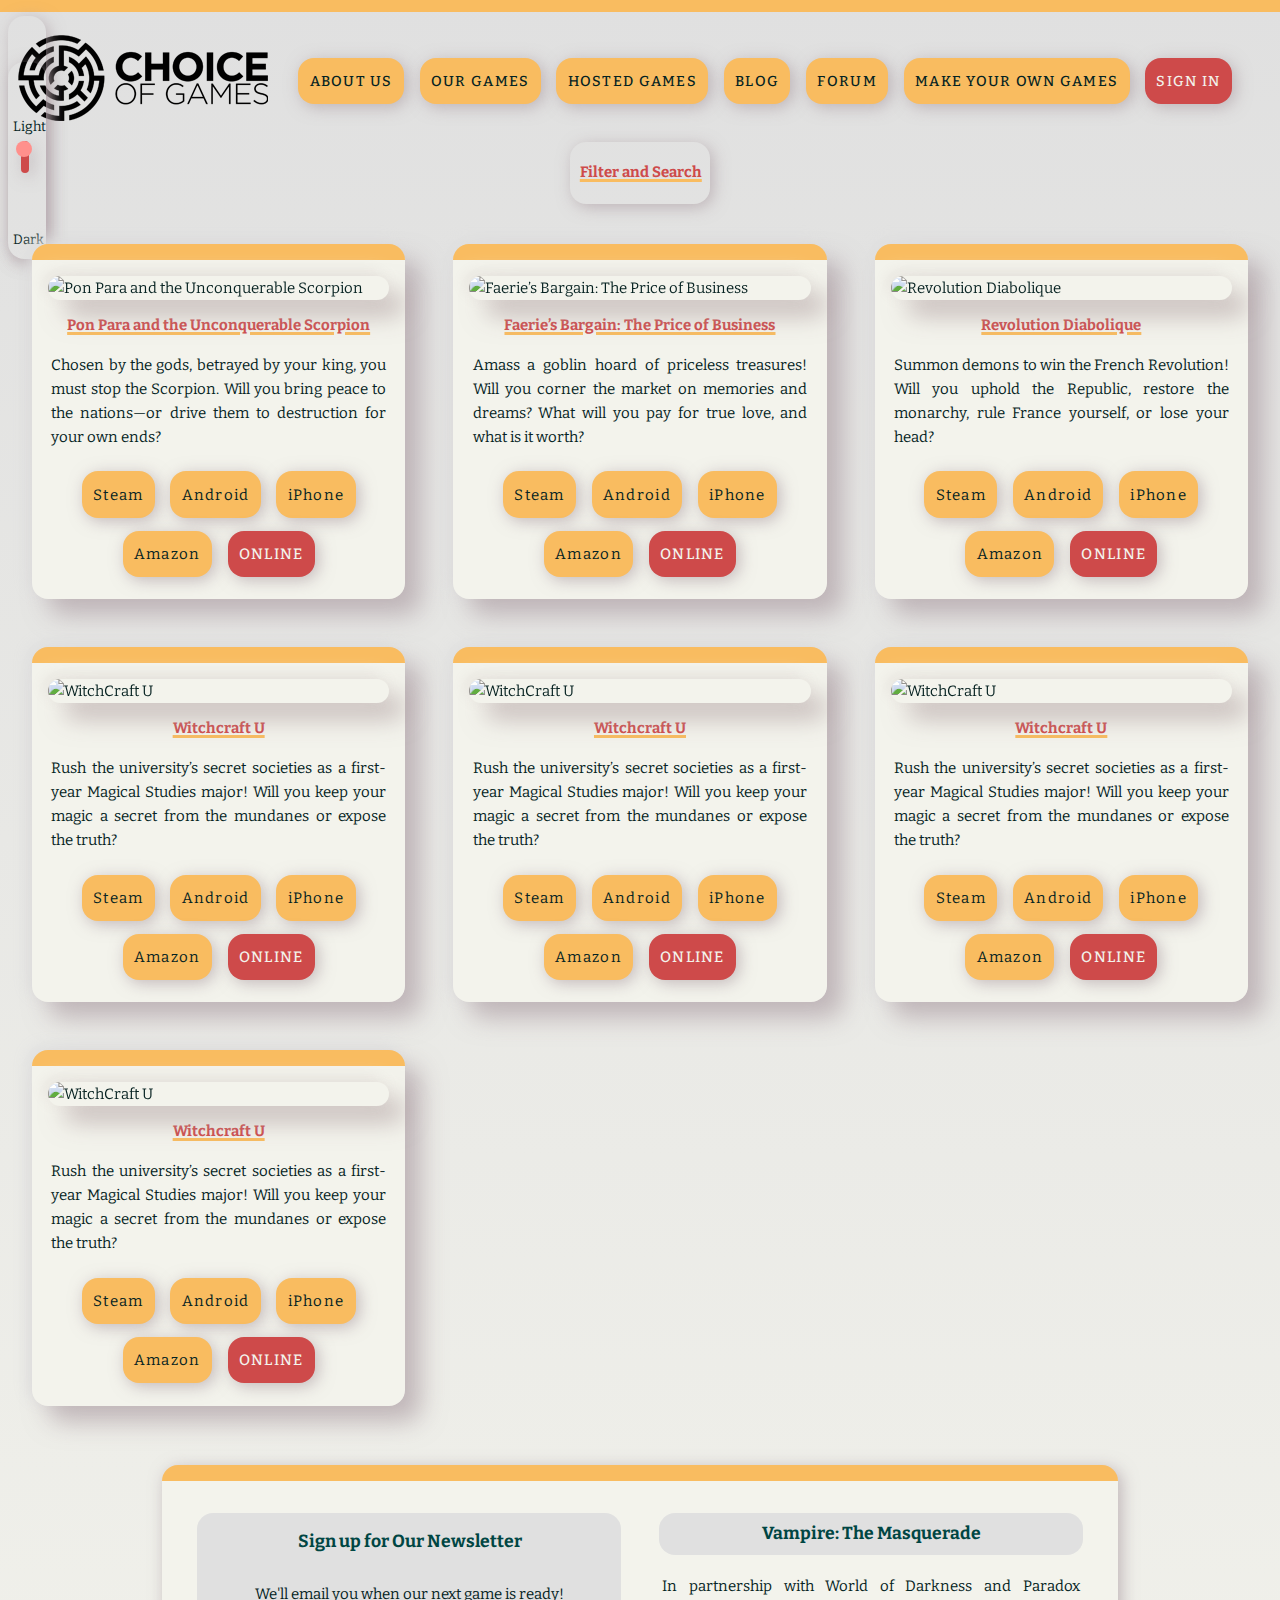
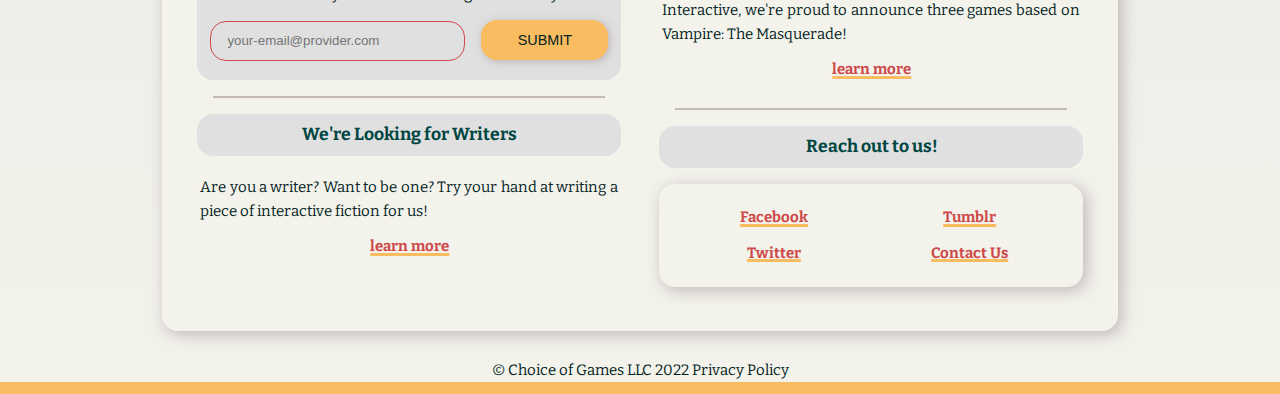
==== commit b49e074a: "Small fixes to other_info and better responsive grid in the our games page" ====
--- a/ourgames.html
+++ b/ourgames.html
@@ -216,73 +216,76 @@
          </section>
       </div>
       <!-- fixed content: info -->
-
-      <section class="other_info span column">
-
-         <div class="separation">
-            <div class="newsletter brdr_radius">
+      <div class="homepage">
+         <section class="other_info span column ">
+
+            <div class="separation">
+               <div class="newsletter brdr_radius">
+                  <h3>
+                     <ion-icon name="mail-unread-outline"></ion-icon>
+                     Sign up for Our Newsletter
+                  </h3>
+                  <p>We'll email you when our next game is ready!</p>
+                  <input type="email" name="" id="" class="brdr_radius" placeholder="your-email@provider.com"><button>
+                     <ion-icon name="paper-plane-outline"></ion-icon> Submit
+                  </button>
+               </div>
+
+               <hr>
+
                <h3>
-                  <ion-icon name="mail-unread-outline"></ion-icon>
-                  Sign up for Our Newsletter
+                  <ion-icon name="document-text-outline"></ion-icon> We're Looking for Writers
                </h3>
-               <p>We'll email you when our next game is ready!</p>
-               <input type="email" name="" id="" class="brdr_radius" placeholder="your-email@provider.com"><button>
-                  <ion-icon name="paper-plane-outline"></ion-icon> Submit
-               </button>
+               <p>Are you a writer? Want to be one? Try your hand at writing a piece of interactive fiction for us!</p>
+               <p class="center">
+                  <ion-icon name="information-circle-outline"></ion-icon>
+                  <a href="">learn more</a>
+               </p>
+
             </div>
-            <hr>
-
-            <h3>
-               <ion-icon name="document-text-outline"></ion-icon> We're Looking for Writers
-            </h3>
-            <p>Are you a writer? Want to be one? Try your hand at writing a piece of interactive fiction for us!</p>
-            <p class="center">
-               <ion-icon name="information-circle-outline"></ion-icon>
-               <a href="">learn more</a>
-            </p>
-
-         </div>
-
-         <div class="separation">
-            <h3>
-               <ion-icon name="book-outline"></ion-icon>
-               Vampire: The Masquerade
-            </h3>
-            <p>In partnership with World of Darkness and Paradox Interactive, we're proud to announce three games based on Vampire: The Masquerade!</p>
-            <p class="center">
-               <ion-icon name="information-circle-outline"></ion-icon>
-               <a href="">learn more</a>
-            </p>
-
-            <hr>
-
-            <h3>
-               <ion-icon name="share-social-outline"></ion-icon>
-               Reach out to us!
-            </h3>
-
-            <div class="column center">
-               <div>
-                  <ion-icon name="logo-facebook"></ion-icon>
-                  <a href="">Facebook</a>
-                  <br>
-                  <ion-icon name="logo-twitter"></ion-icon>
-                  <a href="">Twitter</a>
-               </div>
-
-               <div>
-                  <ion-icon name="logo-tumblr"></ion-icon>
-                  <a href="">Tumblr</a>
-                  <br>
-                  <ion-icon name="at-outline"></ion-icon>
-                  <a href="">Contact Us</a>
+
+            <div class="separation">
+               <h3>
+                  <ion-icon name="book-outline"></ion-icon>
+                  Vampire: The Masquerade
+               </h3>
+               <p>In partnership with World of Darkness and Paradox Interactive, we're proud to announce three games based on Vampire: The Masquerade!</p>
+               <p class="center">
+                  <ion-icon name="information-circle-outline"></ion-icon>
+                  <a href="">learn more</a>
+               </p>
+
+               <hr>
+
+               <h3>
+                  <ion-icon name="share-social-outline"></ion-icon>
+                  Reach out to us!
+               </h3>
+
+               <div class="column center">
+                  <div>
+                     <ion-icon name="logo-facebook"></ion-icon>
+                     <a href="">Facebook</a>
+                     <br>
+                     <ion-icon name="logo-twitter"></ion-icon>
+                     <a href="">Twitter</a>
+                  </div>
+
+                  <div>
+                     <ion-icon name="logo-tumblr"></ion-icon>
+                     <a href="">Tumblr</a>
+                     <br>
+                     <ion-icon name="at-outline"></ion-icon>
+                     <a href="">Contact Us</a>
+                  </div>
                </div>
             </div>
 
-         </div>
-
-      </section>
+         </section>
+      </div>
+
       <footer>© Choice of Games LLC 2022 Privacy Policy</footer>
+
    </main>
    <!-- icons -->
    <script type="module" src="https://unpkg.com/ionicons@5.5.2/dist/ionicons/ionicons.esm.js"></script>
--- a/styles.css
+++ b/styles.css
@@ -271,7 +271,7 @@
 
 .games-grid-wrapper {
 	display: grid;
-	grid-template-columns: repeat(auto-fill, minmax(26ch, 1fr));
+	grid-template-columns: repeat(auto-fill, minmax(30ch, 1fr));
 	grid-template-rows: repeat(auto-fit, minmax(1.2rem, 1fr));
 	grid-auto-flow: dense;
 	gap: 3rem;
@@ -514,6 +514,10 @@
 	.column {
 		flex-direction: column;
 	}
+	.games-grid-wrapper {
+		grid-template-columns: repeat(auto-fill, minmax(26ch, 1fr));
+		gap: 1rem;
+	}
 }
 
 @media (max-width: 600px) {
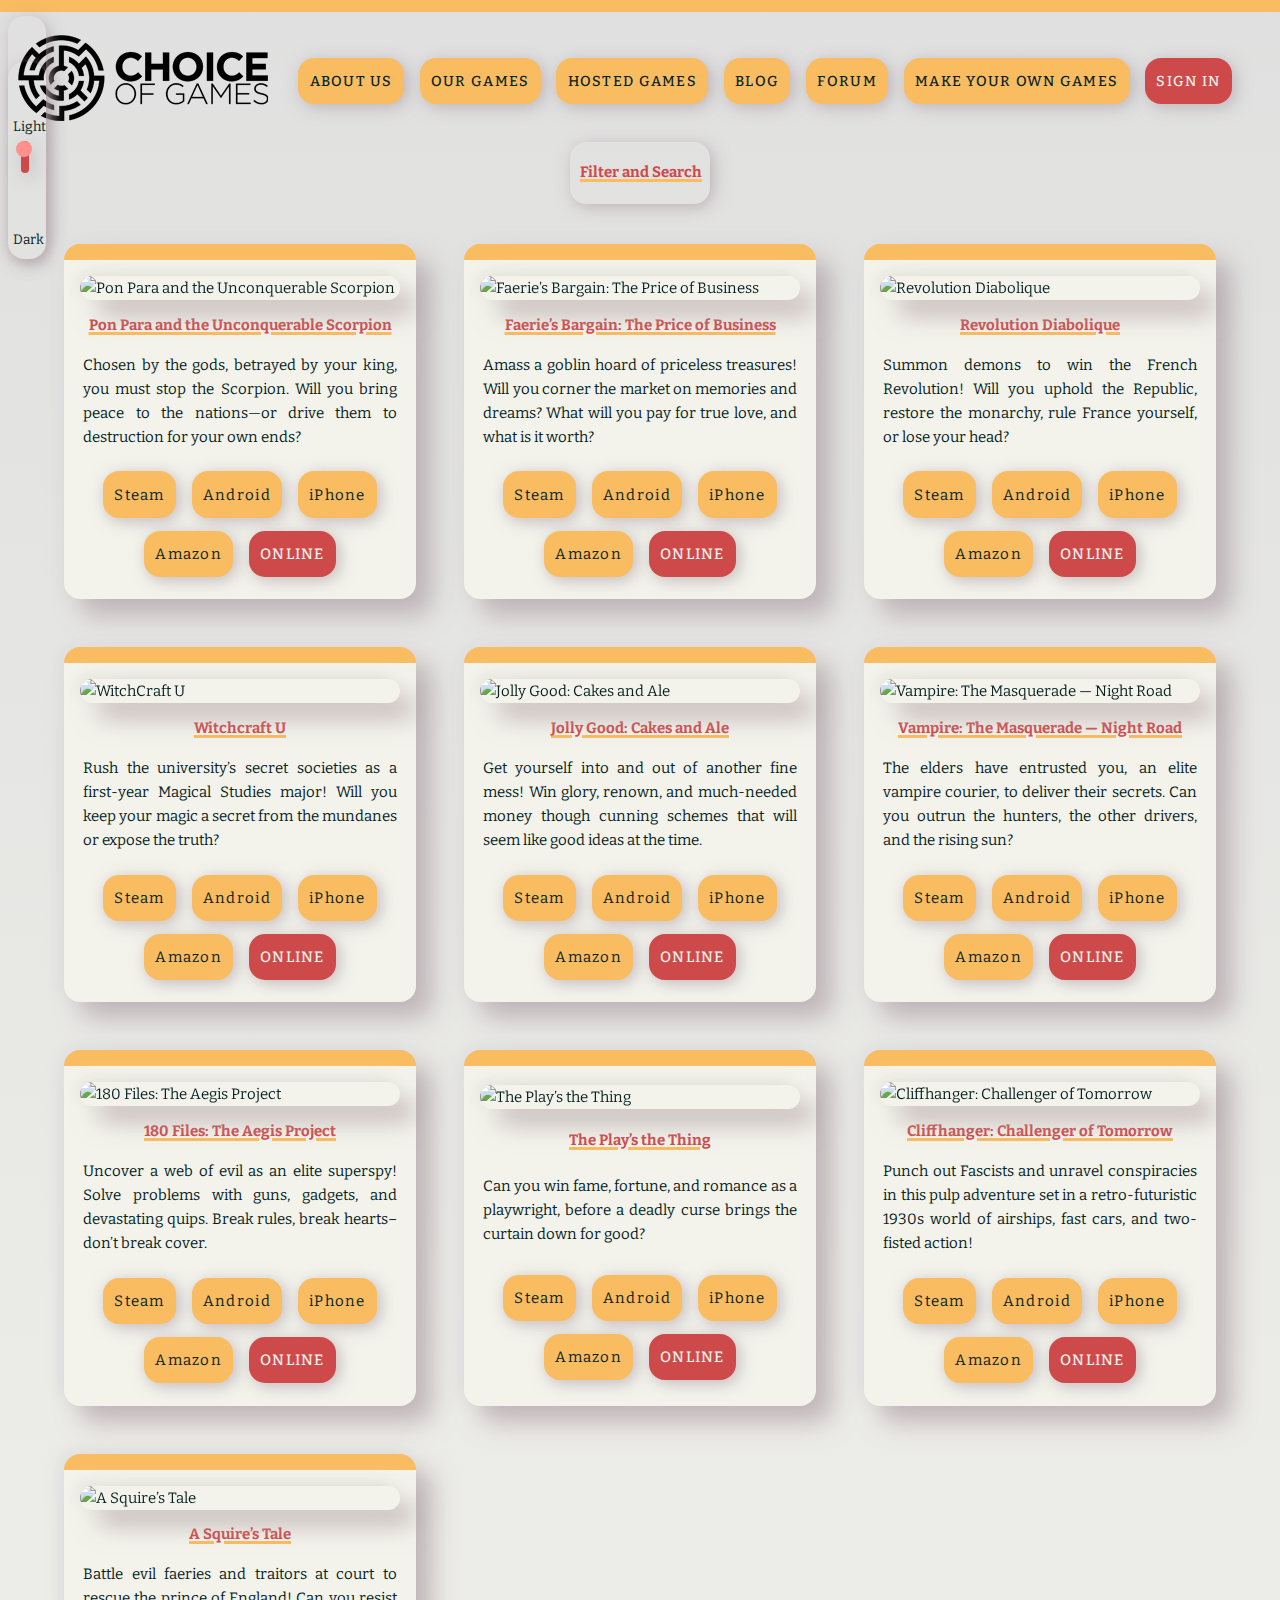
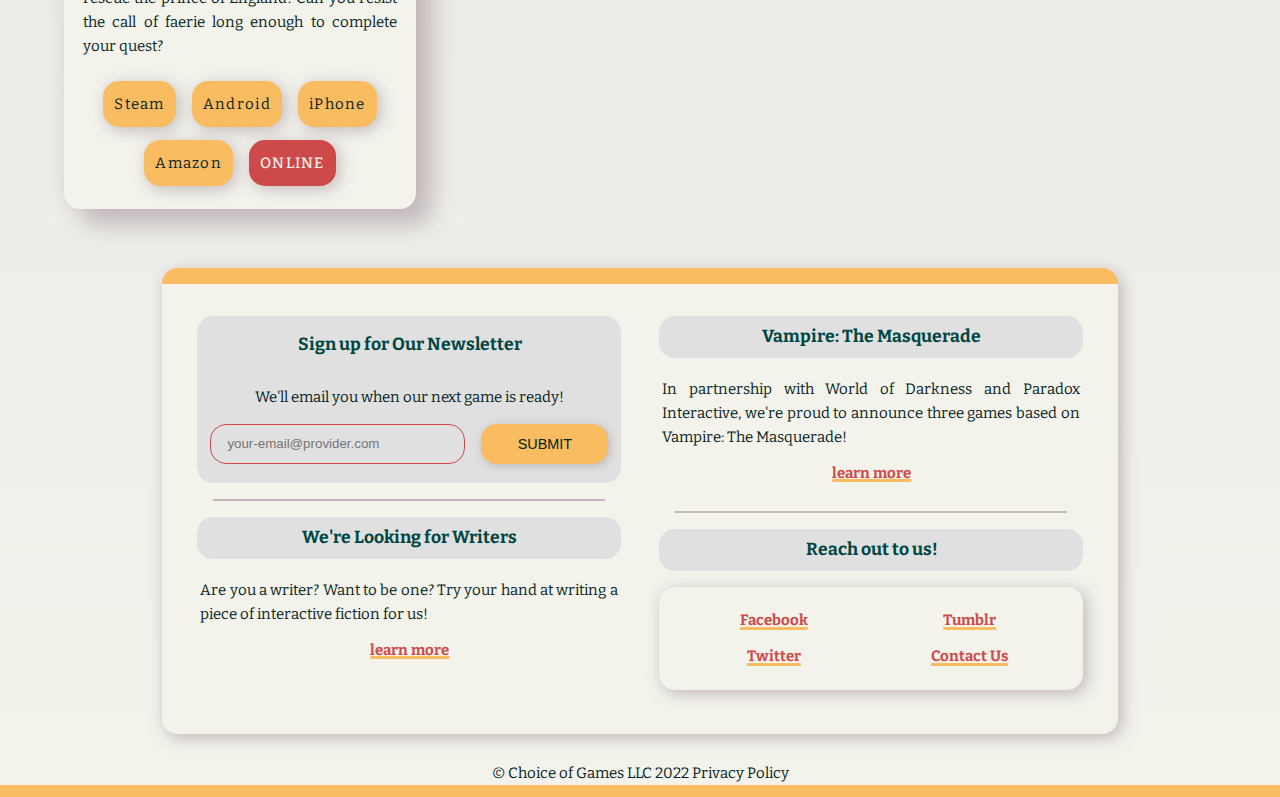
==== commit ea3e89fc: "Diversified the ourgames page. Updated README tasks and changelog." ====
--- a/ourgames.html
+++ b/ourgames.html
@@ -158,62 +158,110 @@
                <li><a href=""></a>Amazon</li>
                <li><a href="">Online</a></li>
             </ul>
-
-         </section>
-
-         <section class="ourgames smallcard | flow ">
-            <img src="https://www.choiceofgames.com/wp-content/uploads/2021/03/web408-1.png" alt="WitchCraft U">
-
-            <h4><a href="">Witchcraft U</a></h4>
-            <p>
-               Rush the university’s secret societies as a first-year Magical Studies major! Will you keep your magic a secret from the mundanes or expose the truth?</p>
-
-            <ul class="center">
-
-               <li><a href=""></a>Steam</li>
-               <li><a href=""></a>Android</li>
-               <li><a href=""></a>iPhone</li>
-               <li><a href=""></a>Amazon</li>
-               <li><a href="">Online</a></li>
-            </ul>
-
-         </section>
-
-         <section class="ourgames smallcard | flow ">
-            <img src="https://www.choiceofgames.com/wp-content/uploads/2021/03/web408-1.png" alt="WitchCraft U">
-
-            <h4><a href="">Witchcraft U</a></h4>
-            <p>
-               Rush the university’s secret societies as a first-year Magical Studies major! Will you keep your magic a secret from the mundanes or expose the truth?</p>
-
-            <ul class="center">
-
-               <li><a href=""></a>Steam</li>
-               <li><a href=""></a>Android</li>
-               <li><a href=""></a>iPhone</li>
-               <li><a href=""></a>Amazon</li>
-               <li><a href="">Online</a></li>
-            </ul>
-
-         </section>
-
-         <section class="ourgames smallcard | flow ">
-            <img src="https://www.choiceofgames.com/wp-content/uploads/2021/03/web408-1.png" alt="WitchCraft U">
-
-            <h4><a href="">Witchcraft U</a></h4>
-            <p>
-               Rush the university’s secret societies as a first-year Magical Studies major! Will you keep your magic a secret from the mundanes or expose the truth?</p>
-
-            <ul class="center">
-
-               <li><a href=""></a>Steam</li>
-               <li><a href=""></a>Android</li>
-               <li><a href=""></a>iPhone</li>
-               <li><a href=""></a>Amazon</li>
-               <li><a href="">Online</a></li>
-            </ul>
-
-         </section>
+         </section>
+
+         <section class="ourgames smallcard | flow ">
+            <img src="https://www.choiceofgames.com/wp-content/uploads/2020/10/web408.png" alt="Jolly Good: Cakes and Ale">
+
+            <h4><a href="">Jolly Good: Cakes and Ale</a></h4>
+            <p>
+               Get yourself into and out of another fine mess! Win glory, renown, and much-needed money though cunning schemes that will seem like good ideas at the time.</p>
+
+            <ul class="center">
+
+               <li><a href=""></a>Steam</li>
+               <li><a href=""></a>Android</li>
+               <li><a href=""></a>iPhone</li>
+               <li><a href=""></a>Amazon</li>
+               <li><a href="">Online</a></li>
+            </ul>
+         </section>
+
+         <section class="ourgames smallcard | flow ">
+            <img src="https://www.choiceofgames.com/wp-content/uploads/2020/04/promo408-1.png" alt="Vampire: The Masquerade — Night Road">
+
+            <h4><a href="">Vampire: The Masquerade — Night Road</a></h4>
+            <p>
+               The elders have entrusted you, an elite vampire courier, to deliver their secrets. Can you outrun the hunters, the other drivers, and the rising sun?</p>
+
+            <ul class="center">
+
+               <li><a href=""></a>Steam</li>
+               <li><a href=""></a>Android</li>
+               <li><a href=""></a>iPhone</li>
+               <li><a href=""></a>Amazon</li>
+               <li><a href="">Online</a></li>
+            </ul>
+         </section>
+
+         <section class="ourgames smallcard | flow ">
+            <img src="https://www.choiceofgames.com/wp-content/uploads/2020/07/promo408-1.png" alt="180 Files: The Aegis Project">
+
+            <h4><a href="">180 Files: The Aegis Project</a></h4>
+            <p>
+               Uncover a web of evil as an elite superspy! Solve problems with guns, gadgets, and devastating quips. Break rules, break hearts–don’t break cover.</p>
+
+            <ul class="center">
+
+               <li><a href=""></a>Steam</li>
+               <li><a href=""></a>Android</li>
+               <li><a href=""></a>iPhone</li>
+               <li><a href=""></a>Amazon</li>
+               <li><a href="">Online</a></li>
+            </ul>
+         </section>
+
+         <section class="ourgames smallcard | flow ">
+            <img src="https://www.choiceofgames.com/wp-content/uploads/2021/08/web408-1.png" alt="The Play’s the Thing">
+
+            <h4><a href="">The Play’s the Thing</a></h4>
+            <p>
+               Can you win fame, fortune, and romance as a playwright, before a deadly curse brings the curtain down for good?</p>
+
+            <ul class="center">
+
+               <li><a href=""></a>Steam</li>
+               <li><a href=""></a>Android</li>
+               <li><a href=""></a>iPhone</li>
+               <li><a href=""></a>Amazon</li>
+               <li><a href="">Online</a></li>
+            </ul>
+         </section>
+
+         <section class="ourgames smallcard | flow ">
+            <img src="https://www.choiceofgames.com/wp-content/uploads/2021/09/web408-3.png" alt="Cliffhanger: Challenger of Tomorrow">
+
+            <h4><a href="">Cliffhanger: Challenger of Tomorrow</a></h4>
+            <p>
+               Punch out Fascists and unravel conspiracies in this pulp adventure set in a retro-futuristic 1930s world of airships, fast cars, and two-fisted action!</p>
+
+            <ul class="center">
+
+               <li><a href=""></a>Steam</li>
+               <li><a href=""></a>Android</li>
+               <li><a href=""></a>iPhone</li>
+               <li><a href=""></a>Amazon</li>
+               <li><a href="">Online</a></li>
+            </ul>
+         </section>
+
+         <section class="ourgames smallcard | flow ">
+            <img src="https://www.choiceofgames.com/wp-content/uploads/2020/02/promo408-1.png" alt="A Squire’s Tale">
+
+            <h4><a href="">A Squire’s Tale</a></h4>
+            <p>
+               Battle evil faeries and traitors at court to rescue the prince of England! Can you resist the call of faerie long enough to complete your quest?</p>
+
+            <ul class="center">
+
+               <li><a href=""></a>Steam</li>
+               <li><a href=""></a>Android</li>
+               <li><a href=""></a>iPhone</li>
+               <li><a href=""></a>Amazon</li>
+               <li><a href="">Online</a></li>
+            </ul>
+         </section>
+
       </div>
       <!-- fixed content: info -->
       <div class="homepage">
--- a/styles.css
+++ b/styles.css
@@ -275,7 +275,7 @@
 	grid-template-rows: repeat(auto-fit, minmax(1.2rem, 1fr));
 	grid-auto-flow: dense;
 	gap: 3rem;
-	margin: 2rem;
+	margin: 2rem 4rem;
 }
 
 section {
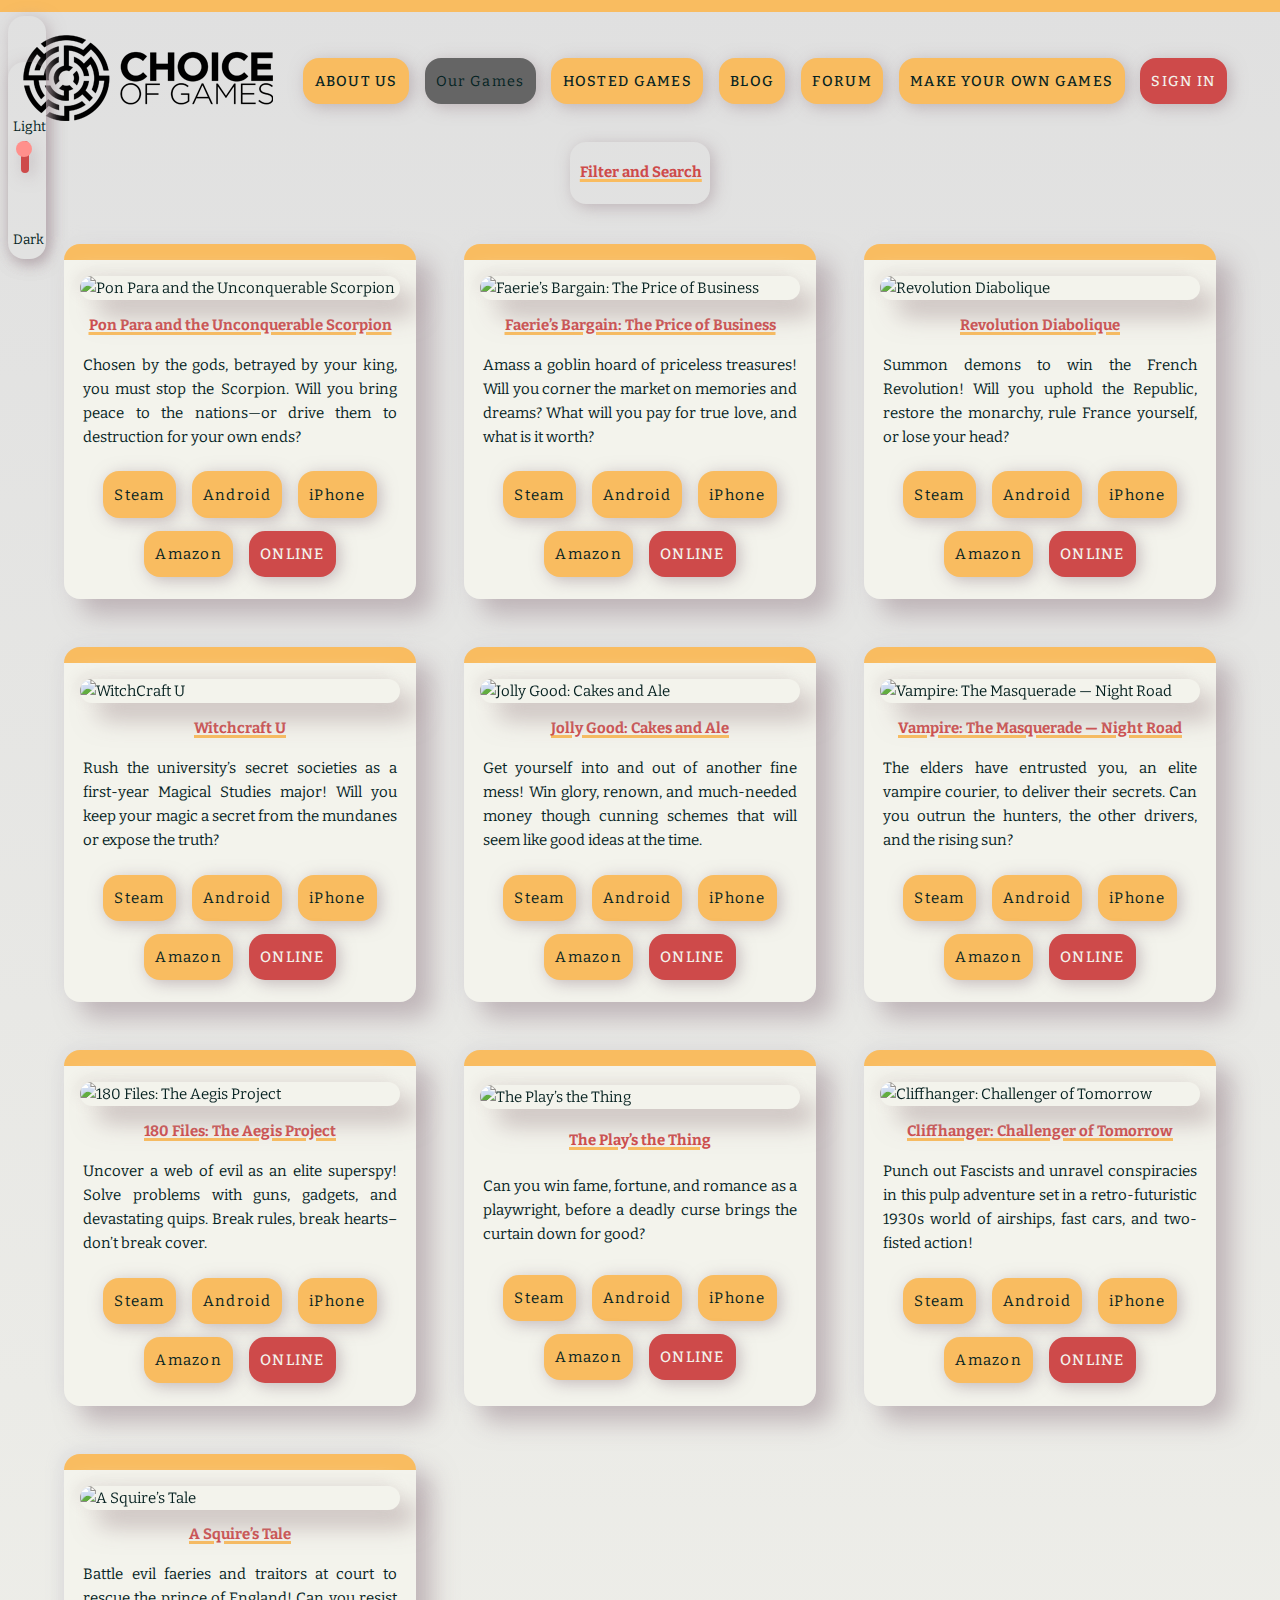
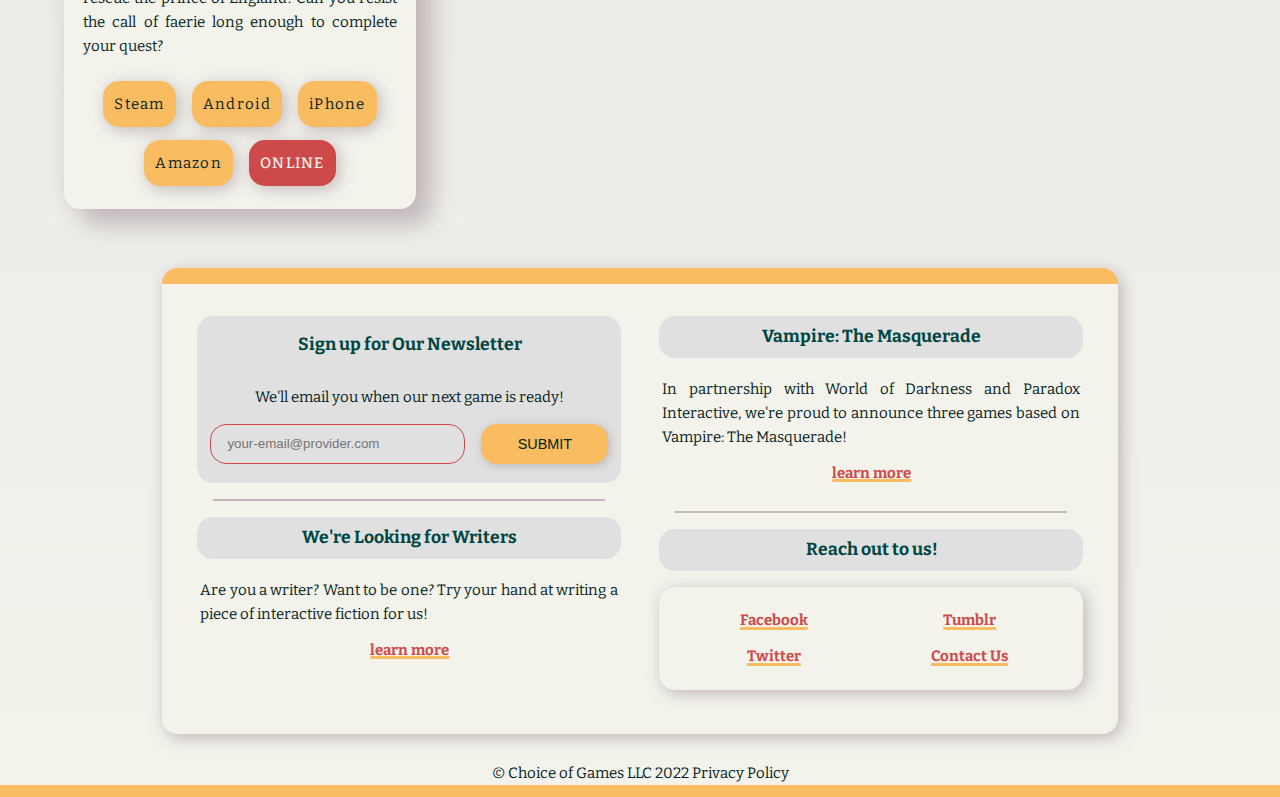
==== commit 51955b96: "Refined game cycle on index.html and addition of the disabled button class" ====
--- a/ourgames.html
+++ b/ourgames.html
@@ -22,7 +22,7 @@
       <nav>
          <ul>
             <li><a href="./aboutus.html">About Us</a></li>
-            <li><a href="./ourgames.html">Our Games</a></li>
+            <li class="disabled">Our Games</li>
             <li><a href="./hostedgames.html">Hosted Games</a></li>
             <li><a href="./blog.html">Blog</a></li>
             <li><a href="https://forum.choiceofgames.com">Forum</a></li>
--- a/styles.css
+++ b/styles.css
@@ -418,8 +418,13 @@
 	margin-top: 0;
 	padding-top: 0;
 }
+
 .center {
 	text-align: center;
+}
+
+.disabled {
+	background-color: rgba(32, 32, 32, 0.644);
 }
 
 .padding_left {
@@ -517,6 +522,7 @@
 	.games-grid-wrapper {
 		grid-template-columns: repeat(auto-fill, minmax(26ch, 1fr));
 		gap: 1rem;
+		margin: 2rem;
 	}
 }
 
